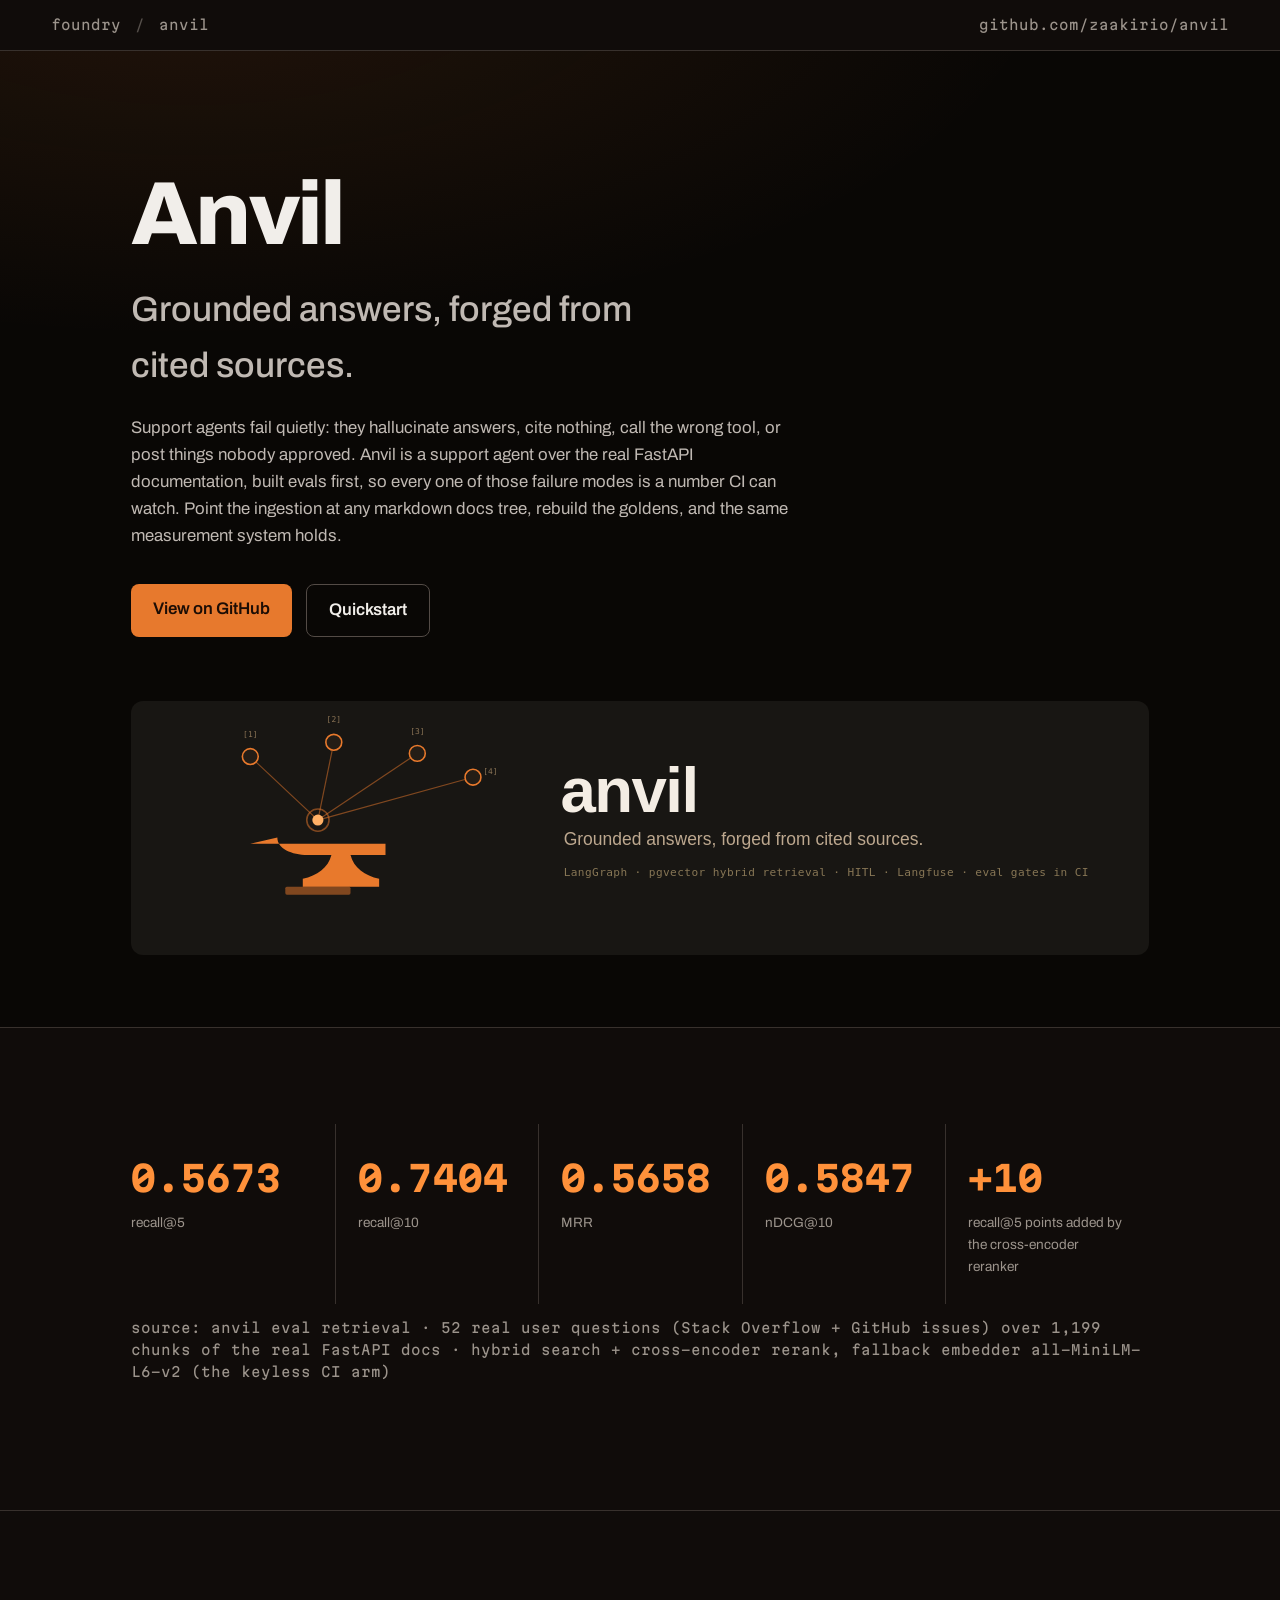
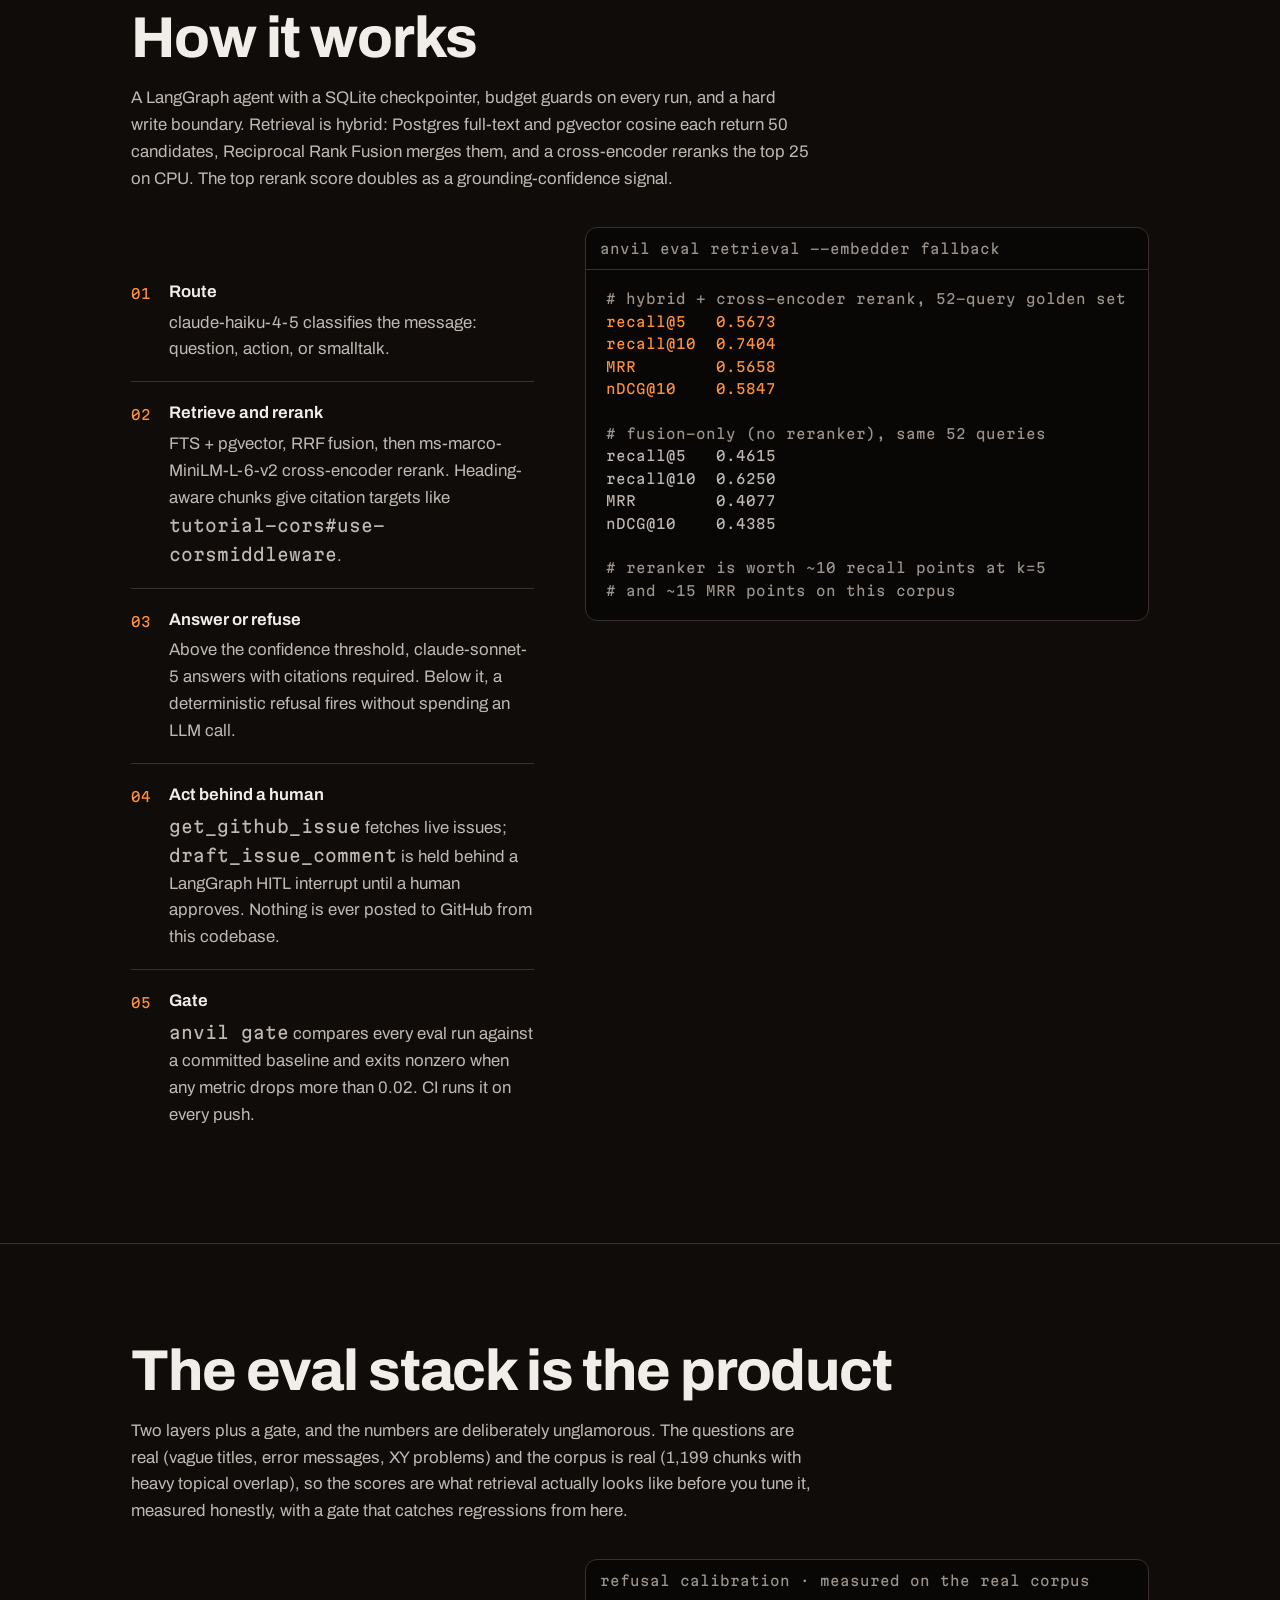
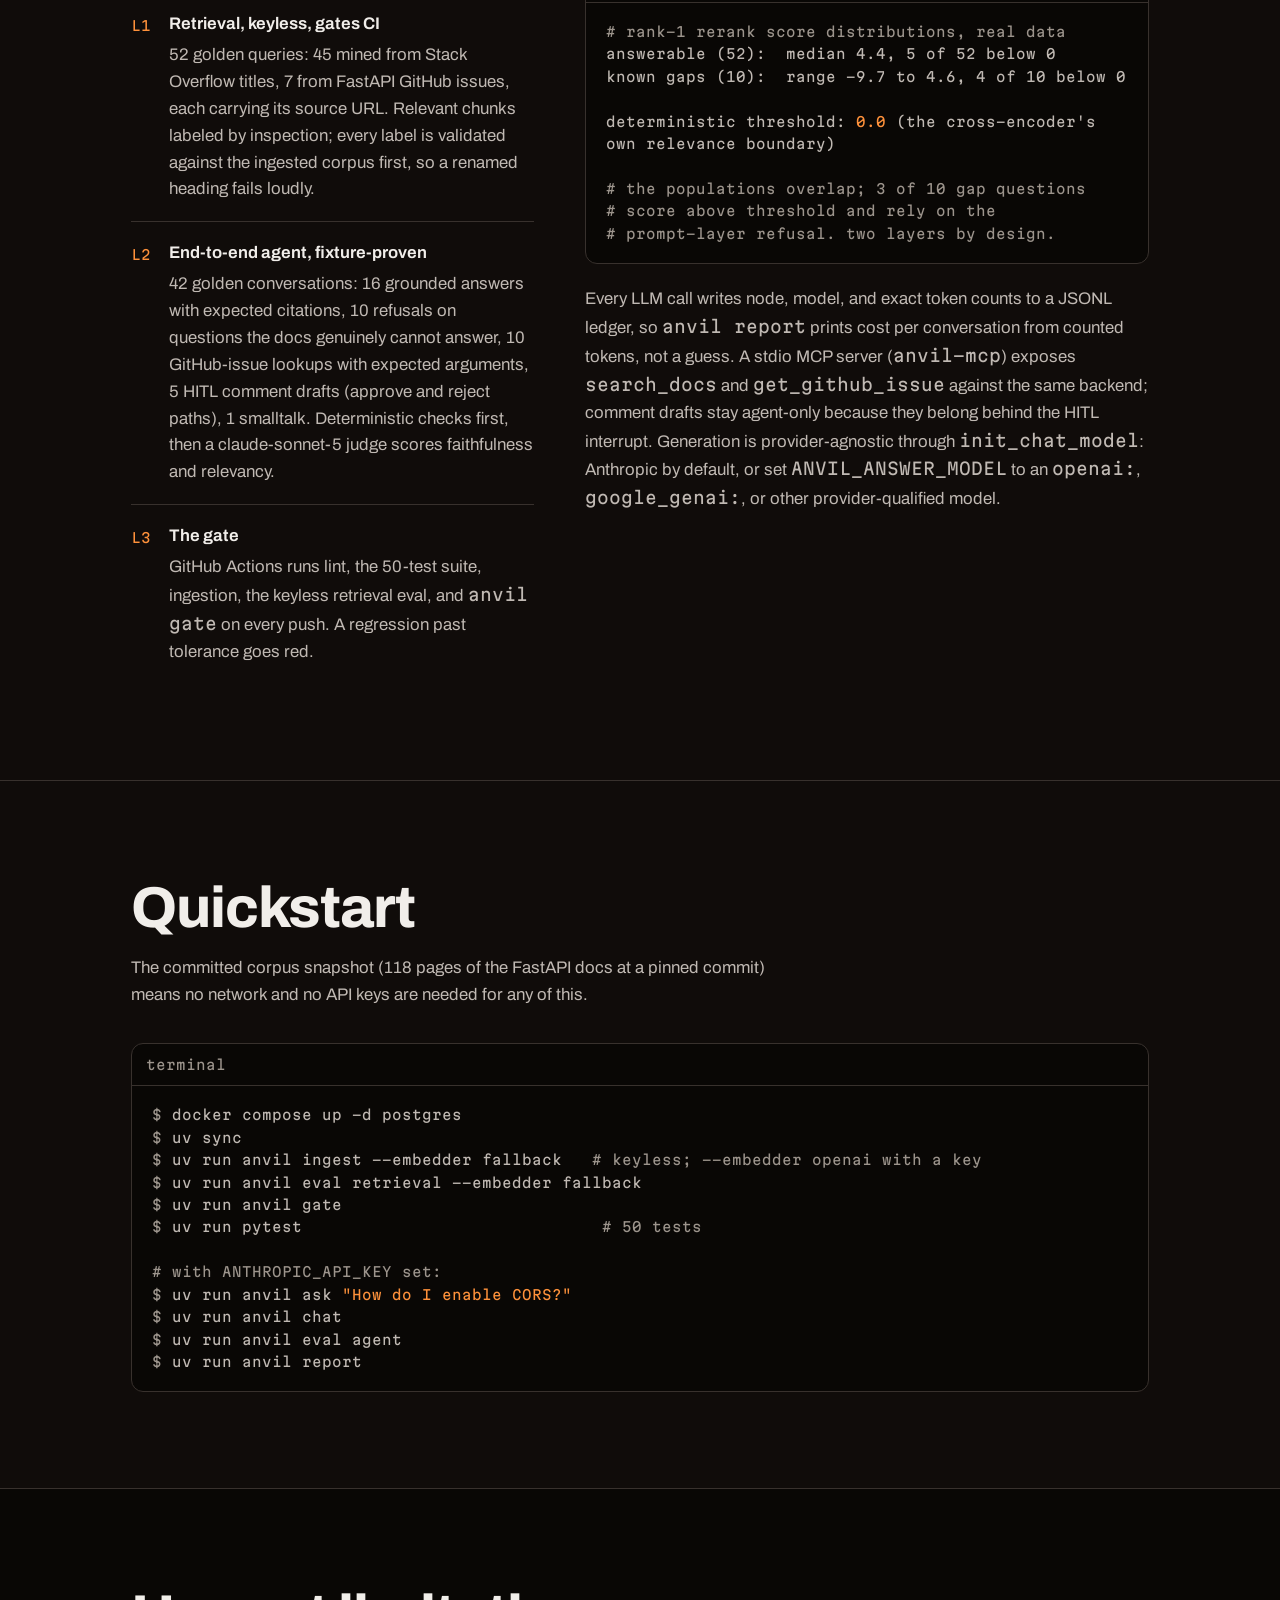
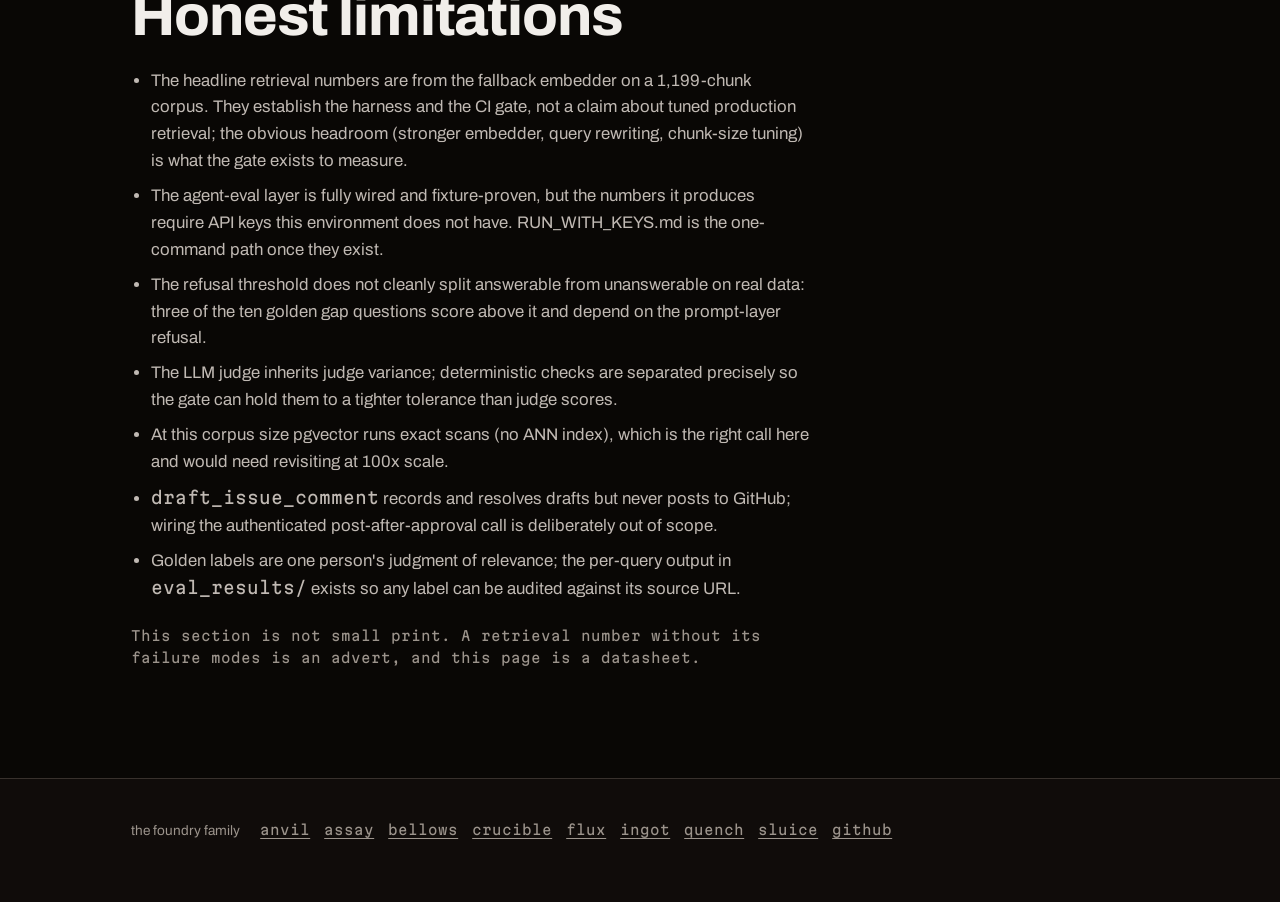
==== anvil/index.html @ 18787b70 "Initial release" ====
<!doctype html>
<html lang="en">
<head>
<meta charset="utf-8">
<meta name="viewport" content="width=device-width, initial-scale=1">
<title>Anvil - Grounded answers, forged from cited sources</title>
<meta name="description" content="A support agent over real product documentation, evals first: hybrid retrieval with recall@10 0.7404 on 52 real user questions, citation-required answers, deterministic refusals, HITL write boundary, and a CI regression gate.">
<link rel="preconnect" href="https://fonts.googleapis.com">
<link rel="preconnect" href="https://fonts.gstatic.com" crossorigin>
<link href="https://fonts.googleapis.com/css2?family=Archivo:wght@500;650;800&family=Martian+Mono:wght@400;700&display=swap" rel="stylesheet">
<link rel="stylesheet" href="assets/site.css">
<style>
:root {
  --accent: oklch(0.69 0.16 51);
  --accent-bright: oklch(0.77 0.17 53);
  --accent-ink: oklch(0.18 0.03 51);
  --accent-tint: oklch(0.69 0.16 51 / 0.12);
}
.family { flex-wrap: wrap; }
.family .gh { min-width: 0; overflow-wrap: anywhere; }
.two-col > * { min-width: 0; }
code { overflow-wrap: anywhere; }
</style>
</head>
<body>

<header class="family">
  <a href="https://zaakir.io">foundry</a>
  <span class="sep">/</span>
  <span aria-current="page">anvil</span>
  <a class="gh" href="https://github.com/zaakirio/anvil">github.com/zaakirio/anvil</a>
</header>

<main>

<section class="hero" aria-labelledby="hero-h">
  <div class="wrap">
    <h1 id="hero-h">Anvil</h1>
    <p class="tag">Grounded answers, forged from cited sources.</p>
    <p class="what">Support agents fail quietly: they hallucinate answers, cite nothing, call the wrong tool, or post things nobody approved.
    Anvil is a support agent over the real FastAPI documentation, built evals first, so every one of those failure modes is a number CI can watch.
    Point the ingestion at any markdown docs tree, rebuild the goldens, and the same measurement system holds.</p>
    <div class="cta-row">
      <a class="btn primary" href="https://github.com/zaakirio/anvil">View on GitHub</a>
      <a class="btn ghost" href="#quickstart">Quickstart</a>
    </div>
    <div class="hero-art">
      <img src="assets/banner.svg" alt="Anvil banner: four numbered citation nodes converge onto a bright strike point on an anvil silhouette, next to the wordmark and the tagline 'Grounded answers, forged from cited sources'." width="1280" height="320">
    </div>
  </div>
</section>

<section class="measured" aria-label="Measured retrieval numbers">
  <div class="wrap">
    <div class="cell"><div class="v num">0.5673</div><div class="k">recall@5</div></div>
    <div class="cell"><div class="v num">0.7404</div><div class="k">recall@10</div></div>
    <div class="cell"><div class="v num">0.5658</div><div class="k">MRR</div></div>
    <div class="cell"><div class="v num">0.5847</div><div class="k">nDCG@10</div></div>
    <div class="cell"><div class="v num">+10</div><div class="k">recall@5 points added by the cross-encoder reranker</div></div>
  </div>
  <div class="wrap"><p class="src">source: anvil eval retrieval · 52 real user questions (Stack Overflow + GitHub issues) over 1,199 chunks of the real FastAPI docs · hybrid search + cross-encoder rerank, fallback embedder all-MiniLM-L6-v2 (the keyless CI arm)</p></div>
</section>

<section aria-labelledby="how-h">
  <div class="wrap">
    <h2 id="how-h">How it works</h2>
    <p class="lede">A LangGraph agent with a SQLite checkpointer, budget guards on every run, and a hard write boundary.
    Retrieval is hybrid: Postgres full-text and pgvector cosine each return 50 candidates, Reciprocal Rank Fusion merges them, and a cross-encoder reranks the top 25 on CPU.
    The top rerank score doubles as a grounding-confidence signal.</p>
    <div class="two-col" style="margin-top: 34px;">
      <ol class="ledger">
        <li><span class="lk">01</span><div><b>Route</b><p>claude-haiku-4-5 classifies the message: question, action, or smalltalk.</p></div></li>
        <li><span class="lk">02</span><div><b>Retrieve and rerank</b><p>FTS + pgvector, RRF fusion, then ms-marco-MiniLM-L-6-v2 cross-encoder rerank. Heading-aware chunks give citation targets like <code>tutorial-cors#use-corsmiddleware</code>.</p></div></li>
        <li><span class="lk">03</span><div><b>Answer or refuse</b><p>Above the confidence threshold, claude-sonnet-5 answers with citations required. Below it, a deterministic refusal fires without spending an LLM call.</p></div></li>
        <li><span class="lk">04</span><div><b>Act behind a human</b><p><code>get_github_issue</code> fetches live issues; <code>draft_issue_comment</code> is held behind a LangGraph HITL interrupt until a human approves. Nothing is ever posted to GitHub from this codebase.</p></div></li>
        <li><span class="lk">05</span><div><b>Gate</b><p><code>anvil gate</code> compares every eval run against a committed baseline and exits nonzero when any metric drops more than 0.02. CI runs it on every push.</p></div></li>
      </ol>
      <div class="frame">
        <div class="bar">anvil eval retrieval --embedder fallback</div>
        <pre><span class="dim"># hybrid + cross-encoder rerank, 52-query golden set</span>
<span class="hl">recall@5   0.5673</span>
<span class="hl">recall@10  0.7404</span>
<span class="hl">MRR        0.5658</span>
<span class="hl">nDCG@10    0.5847</span>

<span class="dim"># fusion-only (no reranker), same 52 queries</span>
recall@5   0.4615
recall@10  0.6250
MRR        0.4077
nDCG@10    0.4385

<span class="dim"># reranker is worth ~10 recall points at k=5</span>
<span class="dim"># and ~15 MRR points on this corpus</span></pre>
      </div>
    </div>
  </div>
</section>

<section aria-labelledby="eval-h">
  <div class="wrap">
    <h2 id="eval-h">The eval stack is the product</h2>
    <p class="lede">Two layers plus a gate, and the numbers are deliberately unglamorous.
    The questions are real (vague titles, error messages, XY problems) and the corpus is real (1,199 chunks with heavy topical overlap), so the scores are what retrieval actually looks like before you tune it, measured honestly, with a gate that catches regressions from here.</p>
    <div class="two-col" style="margin-top: 34px;">
      <div>
        <ol class="ledger">
          <li><span class="lk">L1</span><div><b>Retrieval, keyless, gates CI</b><p>52 golden queries: 45 mined from Stack Overflow titles, 7 from FastAPI GitHub issues, each carrying its source URL. Relevant chunks labeled by inspection; every label is validated against the ingested corpus first, so a renamed heading fails loudly.</p></div></li>
          <li><span class="lk">L2</span><div><b>End-to-end agent, fixture-proven</b><p>42 golden conversations: 16 grounded answers with expected citations, 10 refusals on questions the docs genuinely cannot answer, 10 GitHub-issue lookups with expected arguments, 5 HITL comment drafts (approve and reject paths), 1 smalltalk. Deterministic checks first, then a claude-sonnet-5 judge scores faithfulness and relevancy.</p></div></li>
          <li><span class="lk">L3</span><div><b>The gate</b><p>GitHub Actions runs lint, the 50-test suite, ingestion, the keyless retrieval eval, and <code>anvil gate</code> on every push. A regression past tolerance goes red.</p></div></li>
        </ol>
      </div>
      <div>
        <div class="frame">
          <div class="bar">refusal calibration · measured on the real corpus</div>
          <pre><span class="dim"># rank-1 rerank score distributions, real data</span>
answerable (52):  median 4.4, 5 of 52 below 0
known gaps (10):  range -9.7 to 4.6, 4 of 10 below 0

deterministic threshold: <span class="hl">0.0</span> (the cross-encoder&#39;s
own relevance boundary)

<span class="dim"># the populations overlap; 3 of 10 gap questions</span>
<span class="dim"># score above threshold and rely on the</span>
<span class="dim"># prompt-layer refusal. two layers by design.</span></pre>
        </div>
        <p style="margin-top: 22px; color: var(--ink-mid);">Every LLM call writes node, model, and exact token counts to a JSONL ledger, so <code>anvil report</code> prints cost per conversation from counted tokens, not a guess.
        A stdio MCP server (<code>anvil-mcp</code>) exposes <code>search_docs</code> and <code>get_github_issue</code> against the same backend; comment drafts stay agent-only because they belong behind the HITL interrupt.
        Generation is provider-agnostic through <code>init_chat_model</code>: Anthropic by default, or set <code>ANVIL_ANSWER_MODEL</code> to an <code>openai:</code>, <code>google_genai:</code>, or other provider-qualified model.</p>
      </div>
    </div>
  </div>
</section>

<section id="quickstart" aria-labelledby="qs-h">
  <div class="wrap">
    <h2 id="qs-h">Quickstart</h2>
    <p class="lede">The committed corpus snapshot (118 pages of the FastAPI docs at a pinned commit) means no network and no API keys are needed for any of this.</p>
    <div class="frame" style="margin-top: 34px;">
      <div class="bar">terminal</div>
      <pre><span class="dim">$</span> docker compose up -d postgres
<span class="dim">$</span> uv sync
<span class="dim">$</span> uv run anvil ingest --embedder fallback   <span class="dim"># keyless; --embedder openai with a key</span>
<span class="dim">$</span> uv run anvil eval retrieval --embedder fallback
<span class="dim">$</span> uv run anvil gate
<span class="dim">$</span> uv run pytest                              <span class="dim"># 50 tests</span>

<span class="dim"># with ANTHROPIC_API_KEY set:</span>
<span class="dim">$</span> uv run anvil ask <span class="hl">"How do I enable CORS?"</span>
<span class="dim">$</span> uv run anvil chat
<span class="dim">$</span> uv run anvil eval agent
<span class="dim">$</span> uv run anvil report</pre>
    </div>
  </div>
</section>

<section class="honest" aria-labelledby="honest-h">
  <div class="wrap">
    <h2 id="honest-h">Honest limitations</h2>
    <ul>
      <li>The headline retrieval numbers are from the fallback embedder on a 1,199-chunk corpus. They establish the harness and the CI gate, not a claim about tuned production retrieval; the obvious headroom (stronger embedder, query rewriting, chunk-size tuning) is what the gate exists to measure.</li>
      <li>The agent-eval layer is fully wired and fixture-proven, but the numbers it produces require API keys this environment does not have. RUN_WITH_KEYS.md is the one-command path once they exist.</li>
      <li>The refusal threshold does not cleanly split answerable from unanswerable on real data: three of the ten golden gap questions score above it and depend on the prompt-layer refusal.</li>
      <li>The LLM judge inherits judge variance; deterministic checks are separated precisely so the gate can hold them to a tighter tolerance than judge scores.</li>
      <li>At this corpus size pgvector runs exact scans (no ANN index), which is the right call here and would need revisiting at 100x scale.</li>
      <li><code>draft_issue_comment</code> records and resolves drafts but never posts to GitHub; wiring the authenticated post-after-approval call is deliberately out of scope.</li>
      <li>Golden labels are one person's judgment of relevance; the per-query output in <code>eval_results/</code> exists so any label can be audited against its source URL.</li>
    </ul>
    <p class="why">This section is not small print. A retrieval number without its failure modes is an advert, and this page is a datasheet.</p>
  </div>
</section>

</main>

<footer>
  <div class="wrap">
    <span>the foundry family</span>
    <nav aria-label="Product family">
      <a href="https://anvil.zaakir.io" aria-current="page">anvil</a>
      <a href="https://assay.zaakir.io">assay</a>
      <a href="https://bellows.zaakir.io">bellows</a>
      <a href="https://crucible.zaakir.io">crucible</a>
      <a href="https://flux.zaakir.io">flux</a>
      <a href="https://ingot.zaakir.io">ingot</a>
      <a href="https://quench.zaakir.io">quench</a>
      <a href="https://sluice.zaakir.io">sluice</a>
      <a href="https://github.com/zaakirio">github</a>
    </nav>
  </div>
</footer>

</body>
</html>
---- anvil/assets/site.css ----
/* Foundry datasheet system - shared across all product sites.
   Lane: industrial specimen sheet, not SaaS landing. Dark workshop charcoal,
   one committed accent per product (set --accent* on :root per site),
   real numbers as imagery, honest-limitations as a first-class section. */

:root {
  --bg: oklch(0.16 0.008 55);
  --bg-deep: oklch(0.13 0.007 55);
  --surface: oklch(0.2 0.01 55);
  --surface-2: oklch(0.24 0.012 55);
  --line: oklch(0.32 0.012 55);
  --line-strong: oklch(0.42 0.014 55);

  --ink: oklch(0.95 0.006 65);
  --ink-mid: oklch(0.79 0.012 65);
  --ink-dim: oklch(0.67 0.014 65);

  /* per-site overrides */
  --accent: oklch(0.68 0.17 45);
  --accent-bright: oklch(0.76 0.18 48);
  --accent-ink: oklch(0.18 0.03 45);
  --accent-tint: oklch(0.68 0.17 45 / 0.12);

  --ok: oklch(0.78 0.15 155);
  --warn: oklch(0.82 0.13 90);

  --sans: "Archivo", -apple-system, "Segoe UI", Helvetica, Arial, sans-serif;
  --mono: "Martian Mono", ui-monospace, "SF Mono", Menlo, monospace;

  --step--1: clamp(0.78rem, 0.74rem + 0.2vw, 0.85rem);
  --step-0: clamp(0.95rem, 0.9rem + 0.25vw, 1.05rem);
  --step-1: clamp(1.2rem, 1.1rem + 0.5vw, 1.45rem);
  --step-2: clamp(1.6rem, 1.4rem + 1vw, 2.2rem);
  --step-3: clamp(2.4rem, 2rem + 2.2vw, 3.6rem);
  --step-4: clamp(3.4rem, 2.6rem + 4vw, 5.6rem);

  --pad: clamp(20px, 4vw, 56px);
  --measure: 68ch;

  color-scheme: dark;
}

* { box-sizing: border-box; }

html { scroll-behavior: smooth; }
@media (prefers-reduced-motion: reduce) { html { scroll-behavior: auto; } }

body {
  margin: 0;
  background: var(--bg);
  color: var(--ink);
  font-family: var(--sans);
  font-size: var(--step-0);
  line-height: 1.6;
  -webkit-font-smoothing: antialiased;
}

::selection { background: var(--accent-tint); }

h1, h2, h3 { line-height: 1.08; text-wrap: balance; margin: 0; }
p { text-wrap: pretty; }

a { color: var(--accent-bright); text-decoration-thickness: 1px; text-underline-offset: 3px; }
a:hover { color: var(--ink); }

code, pre, .mono { font-family: var(--mono); }

.num { font-variant-numeric: tabular-nums; }

/* ── shell ─────────────────────────────────────────────── */

.wrap { max-width: 1120px; margin: 0 auto; padding-inline: var(--pad); }

/* top strip: family breadcrumb, quiet */
.family {
  display: flex;
  align-items: center;
  gap: 14px;
  padding: 14px var(--pad);
  font-family: var(--mono);
  font-size: var(--step--1);
  color: var(--ink-dim);
  border-bottom: 1px solid var(--line);
}
.family a { color: var(--ink-dim); text-decoration: none; }
.family a:hover { color: var(--ink); }
.family .sep { opacity: 0.5; }
.family .gh { margin-left: auto; }

/* ── hero: specimen plate ──────────────────────────────── */

.hero {
  padding: clamp(48px, 9vw, 120px) 0 clamp(36px, 6vw, 72px);
  border-bottom: 1px solid var(--line);
  background:
    radial-gradient(90rem 40rem at 15% -10%, var(--accent-tint), transparent 60%),
    var(--bg-deep);
}

.hero h1 {
  font-size: var(--step-4);
  font-weight: 800;
  letter-spacing: -0.03em;
}

.hero .tag {
  margin: 18px 0 0;
  font-size: var(--step-2);
  font-weight: 500;
  color: var(--ink-mid);
  max-width: 26ch;
}

.hero .what {
  margin: 22px 0 0;
  max-width: var(--measure);
  color: var(--ink-mid);
}

.hero .cta-row { display: flex; gap: 14px; margin-top: 34px; flex-wrap: wrap; }

.btn {
  display: inline-block;
  padding: 12px 22px;
  border-radius: 8px;
  font-weight: 600;
  text-decoration: none;
}
.btn.primary { background: var(--accent); color: var(--accent-ink); }
.btn.primary:hover { background: var(--accent-bright); color: var(--accent-ink); }
.btn.ghost { border: 1px solid var(--line-strong); color: var(--ink); }
.btn.ghost:hover { border-color: var(--accent); }

.hero-art { margin-top: clamp(30px, 6vw, 64px); }
.hero-art svg, .hero-art img { width: 100%; height: auto; display: block; border-radius: 12px; }

/* ── measured strip: the numbers ARE the marketing ─────── */

.measured {
  border-bottom: 1px solid var(--line);
  background: var(--bg);
}
.measured .wrap {
  display: grid;
  grid-template-columns: repeat(auto-fit, minmax(190px, 1fr));
  gap: 0;
}
.measured .cell {
  padding: 26px 22px;
  border-inline-start: 1px solid var(--line);
}
.measured .cell:first-child { border-inline-start: none; padding-inline-start: 0; }
.measured .v {
  font-family: var(--mono);
  font-size: var(--step-2);
  font-weight: 700;
  color: var(--accent-bright);
  font-variant-numeric: tabular-nums;
}
.measured .k { margin-top: 6px; color: var(--ink-dim); font-size: var(--step--1); }
.measured .src { color: var(--ink-dim); font-size: var(--step--1); padding: 0 0 18px; font-family: var(--mono); }

/* ── sections ──────────────────────────────────────────── */

section { padding: clamp(44px, 8vw, 96px) 0; border-bottom: 1px solid var(--line); }
section > .wrap > h2 { font-size: var(--step-3); font-weight: 750; letter-spacing: -0.02em; }
section .lede { max-width: var(--measure); color: var(--ink-mid); margin-top: 16px; }

.two-col { display: grid; grid-template-columns: minmax(280px, 5fr) minmax(300px, 7fr); gap: clamp(24px, 4vw, 56px); align-items: start; }
@media (max-width: 860px) { .two-col { grid-template-columns: 1fr; } }

/* feature ledger: numbered only because it IS a sequence of what happens */
.ledger { margin: 34px 0 0; padding: 0; list-style: none; max-width: var(--measure); }
.ledger li { display: flex; gap: 18px; padding: 18px 0; border-top: 1px solid var(--line); }
.ledger li:first-child { border-top: none; }
.ledger .lk { font-family: var(--mono); color: var(--accent-bright); font-size: var(--step--1); padding-top: 4px; white-space: nowrap; }
.ledger b { font-weight: 650; }
.ledger p { margin: 4px 0 0; color: var(--ink-mid); }

/* ── terminal / code frames (real output as imagery) ───── */

.frame {
  background: var(--bg-deep);
  border: 1px solid var(--line);
  border-radius: 12px;
  overflow: hidden;
}
.frame .bar {
  display: flex;
  gap: 8px;
  align-items: center;
  padding: 10px 14px;
  border-bottom: 1px solid var(--line);
  font-family: var(--mono);
  font-size: var(--step--1);
  color: var(--ink-dim);
}
.frame pre {
  margin: 0;
  padding: 18px 20px;
  overflow-x: auto;
  font-size: clamp(0.72rem, 0.66rem + 0.3vw, 0.85rem);
  line-height: 1.65;
  color: var(--ink-mid);
}
.frame .hl { color: var(--accent-bright); }
.frame .ok { color: var(--ok); }
.frame .dim { color: var(--ink-dim); }

.shot { border: 1px solid var(--line); border-radius: 12px; overflow: hidden; }
.shot img { width: 100%; height: auto; display: block; }
.shot figcaption { padding: 12px 16px; font-family: var(--mono); font-size: var(--step--1); color: var(--ink-dim); border-top: 1px solid var(--line); }
figure.shot { margin: 0; }

/* ── the honest plate: limitations, stated plainly ─────── */

.honest { background: var(--bg-deep); }
.honest h2 { font-size: var(--step-2); }
.honest ul { margin: 20px 0 0; padding-left: 1.2em; max-width: var(--measure); color: var(--ink-mid); }
.honest li { margin-top: 8px; }
.honest .why { margin-top: 22px; font-family: var(--mono); font-size: var(--step--1); color: var(--ink-dim); max-width: var(--measure); }

/* ── footer ────────────────────────────────────────────── */

footer { padding: 40px 0 60px; color: var(--ink-dim); font-size: var(--step--1); }
footer .wrap { display: flex; gap: 20px; flex-wrap: wrap; align-items: baseline; }
footer nav { display: flex; gap: 14px; flex-wrap: wrap; font-family: var(--mono); }
footer a { color: var(--ink-dim); }

/* ── motion: one deliberate entrance, nothing scattered ── */

@media (prefers-reduced-motion: no-preference) {
  .hero h1, .hero .tag, .hero .what, .hero .cta-row, .hero-art {
    animation: rise 700ms cubic-bezier(0.16, 1, 0.3, 1) both;
  }
  .hero .tag { animation-delay: 70ms; }
  .hero .what { animation-delay: 130ms; }
  .hero .cta-row { animation-delay: 190ms; }
  .hero-art { animation-delay: 260ms; }
  @keyframes rise { from { opacity: 0; transform: translateY(14px); } }
}
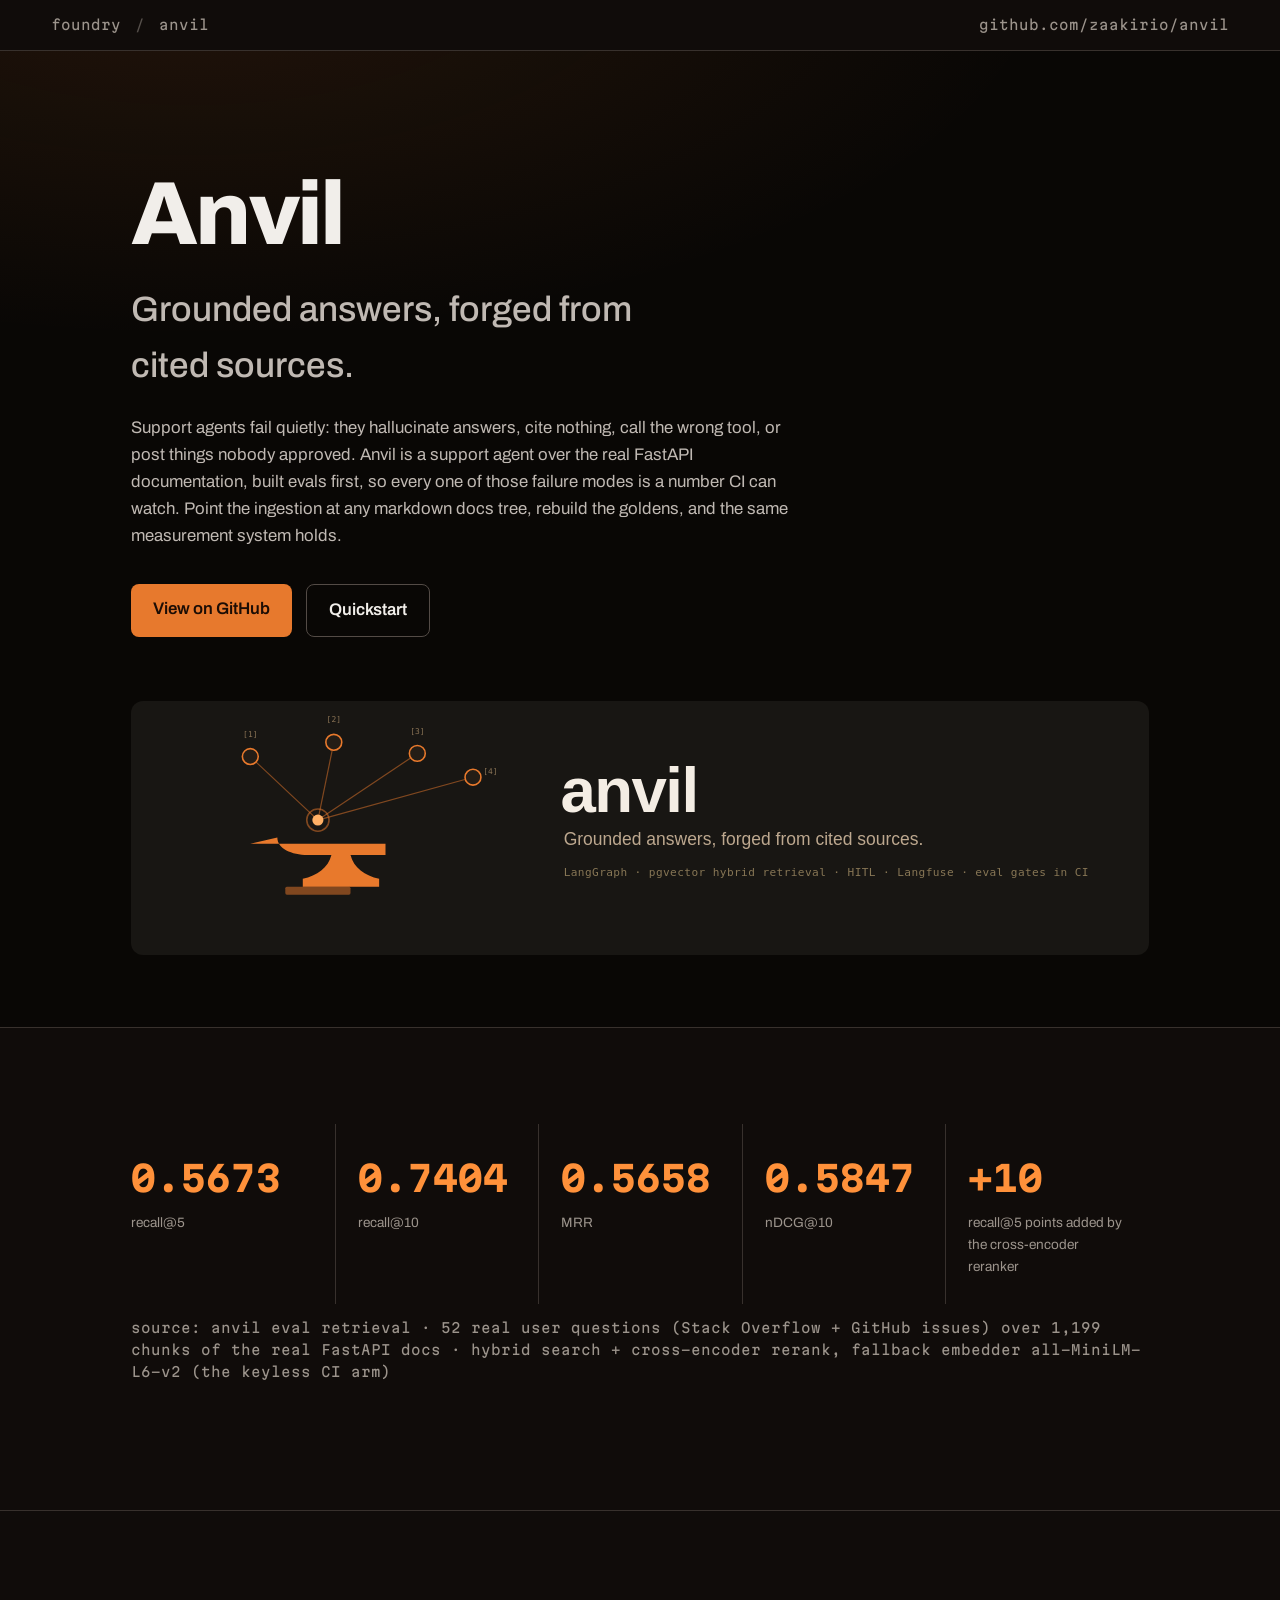
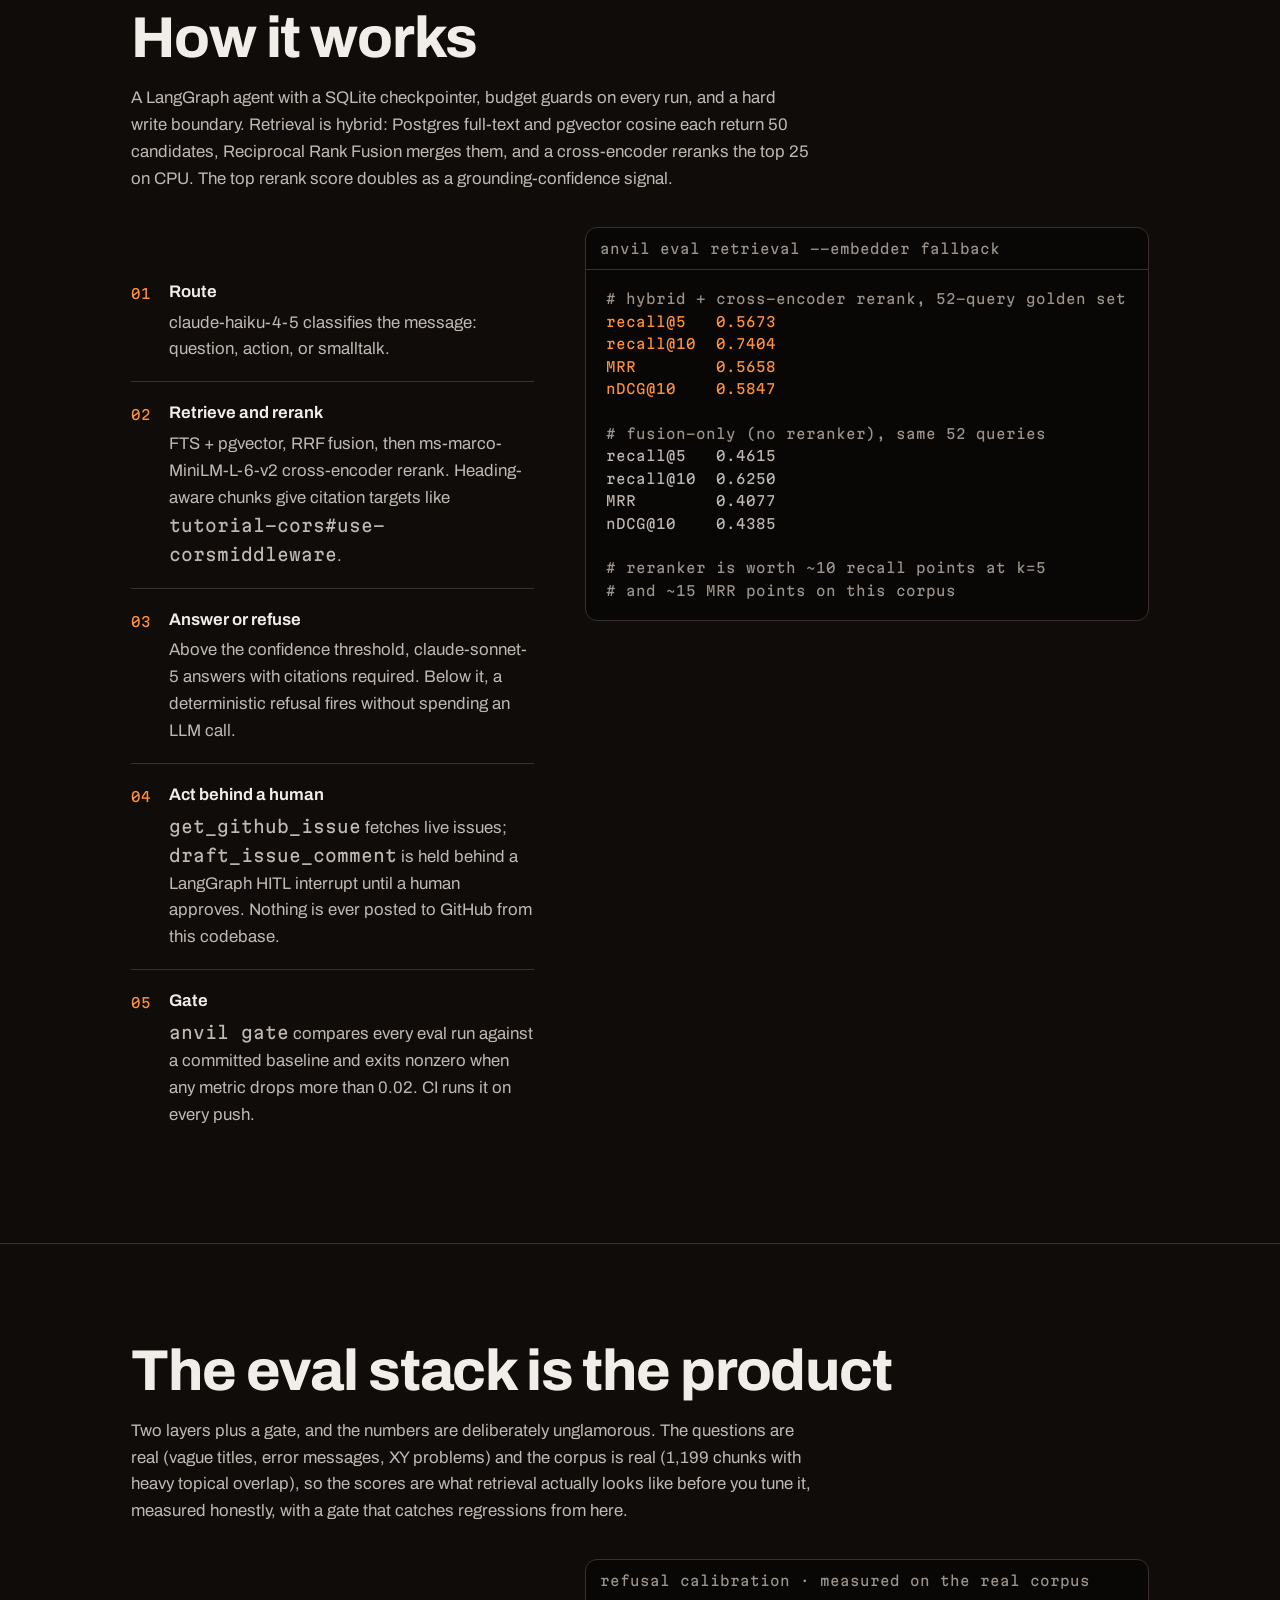
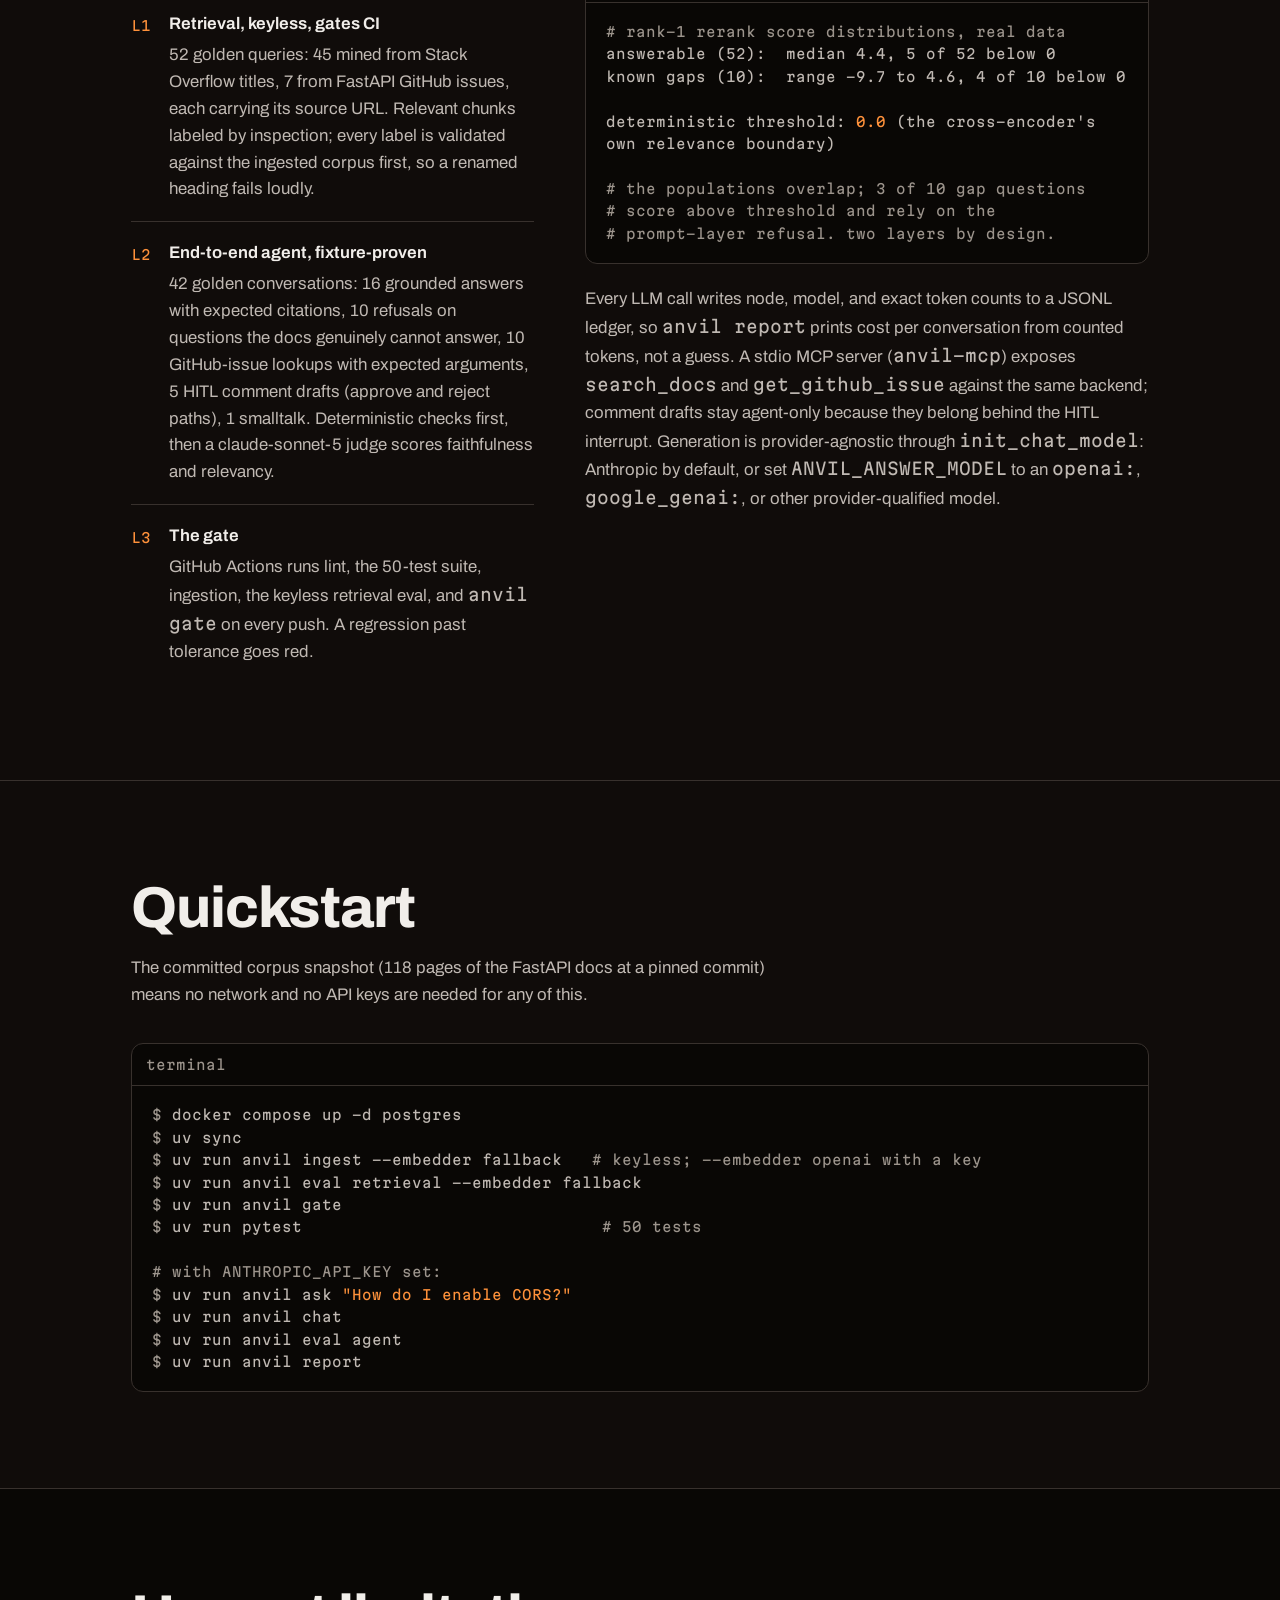
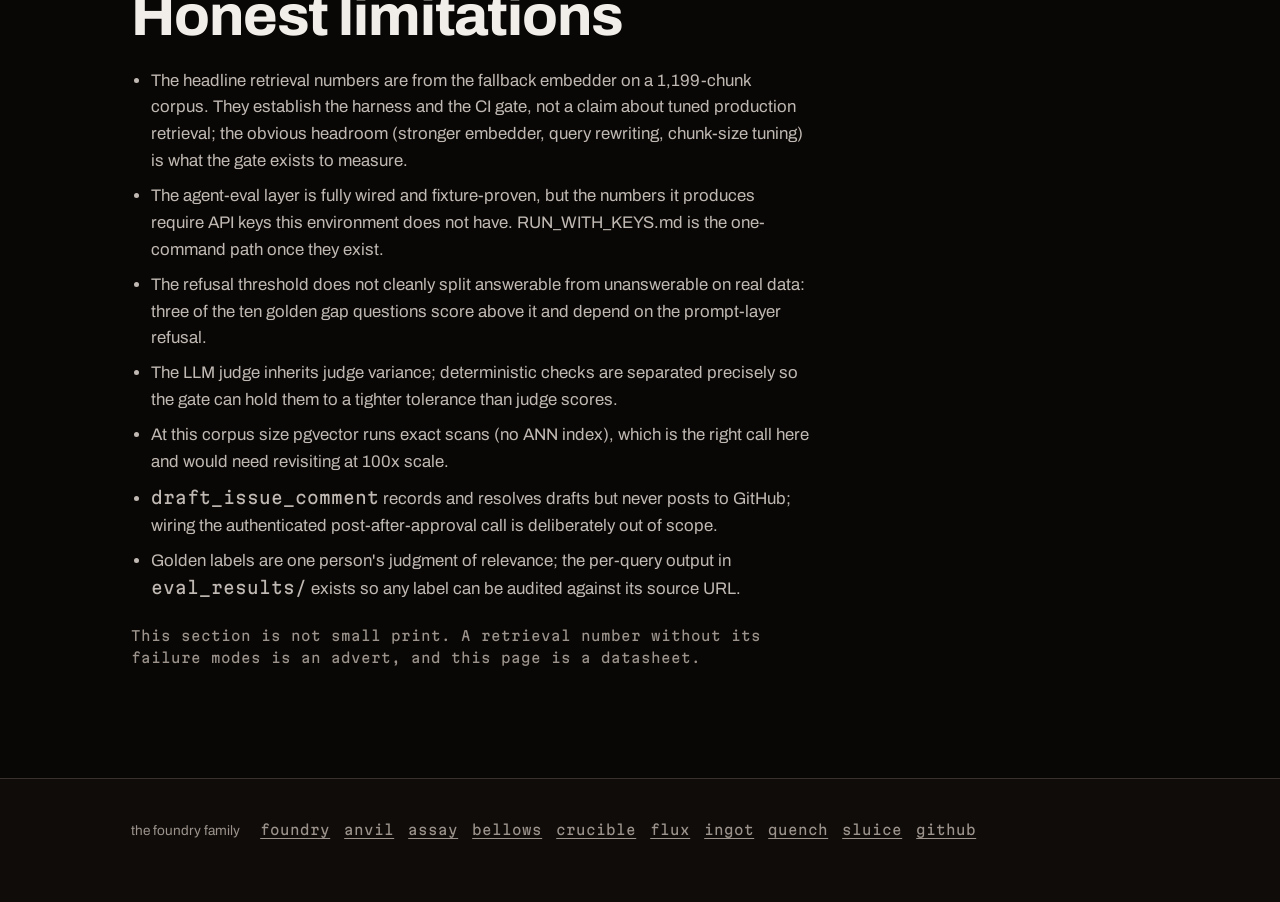
==== commit e9a175aa: "Add foundry.zaakir.io family map site with WebGL fleet constellation - New foundry/ site: interactiv" ====
--- a/anvil/index.html
+++ b/anvil/index.html
@@ -25,7 +25,7 @@
 <body>
 
 <header class="family">
-  <a href="https://zaakir.io">foundry</a>
+  <a href="https://foundry.zaakir.io">foundry</a>
   <span class="sep">/</span>
   <span aria-current="page">anvil</span>
   <a class="gh" href="https://github.com/zaakirio/anvil">github.com/zaakirio/anvil</a>
@@ -175,6 +175,7 @@
   <div class="wrap">
     <span>the foundry family</span>
     <nav aria-label="Product family">
+      <a href="https://foundry.zaakir.io">foundry</a>
       <a href="https://anvil.zaakir.io" aria-current="page">anvil</a>
       <a href="https://assay.zaakir.io">assay</a>
       <a href="https://bellows.zaakir.io">bellows</a>
--- a/anvil/assets/site.css
+++ b/anvil/assets/site.css
@@ -237,5 +237,5 @@
   .hero .what { animation-delay: 130ms; }
   .hero .cta-row { animation-delay: 190ms; }
   .hero-art { animation-delay: 260ms; }
-  @keyframes rise { from { opacity: 0; transform: translateY(14px); } }
-}
+  @keyframes rise { from { transform: translateY(14px); } }
+}
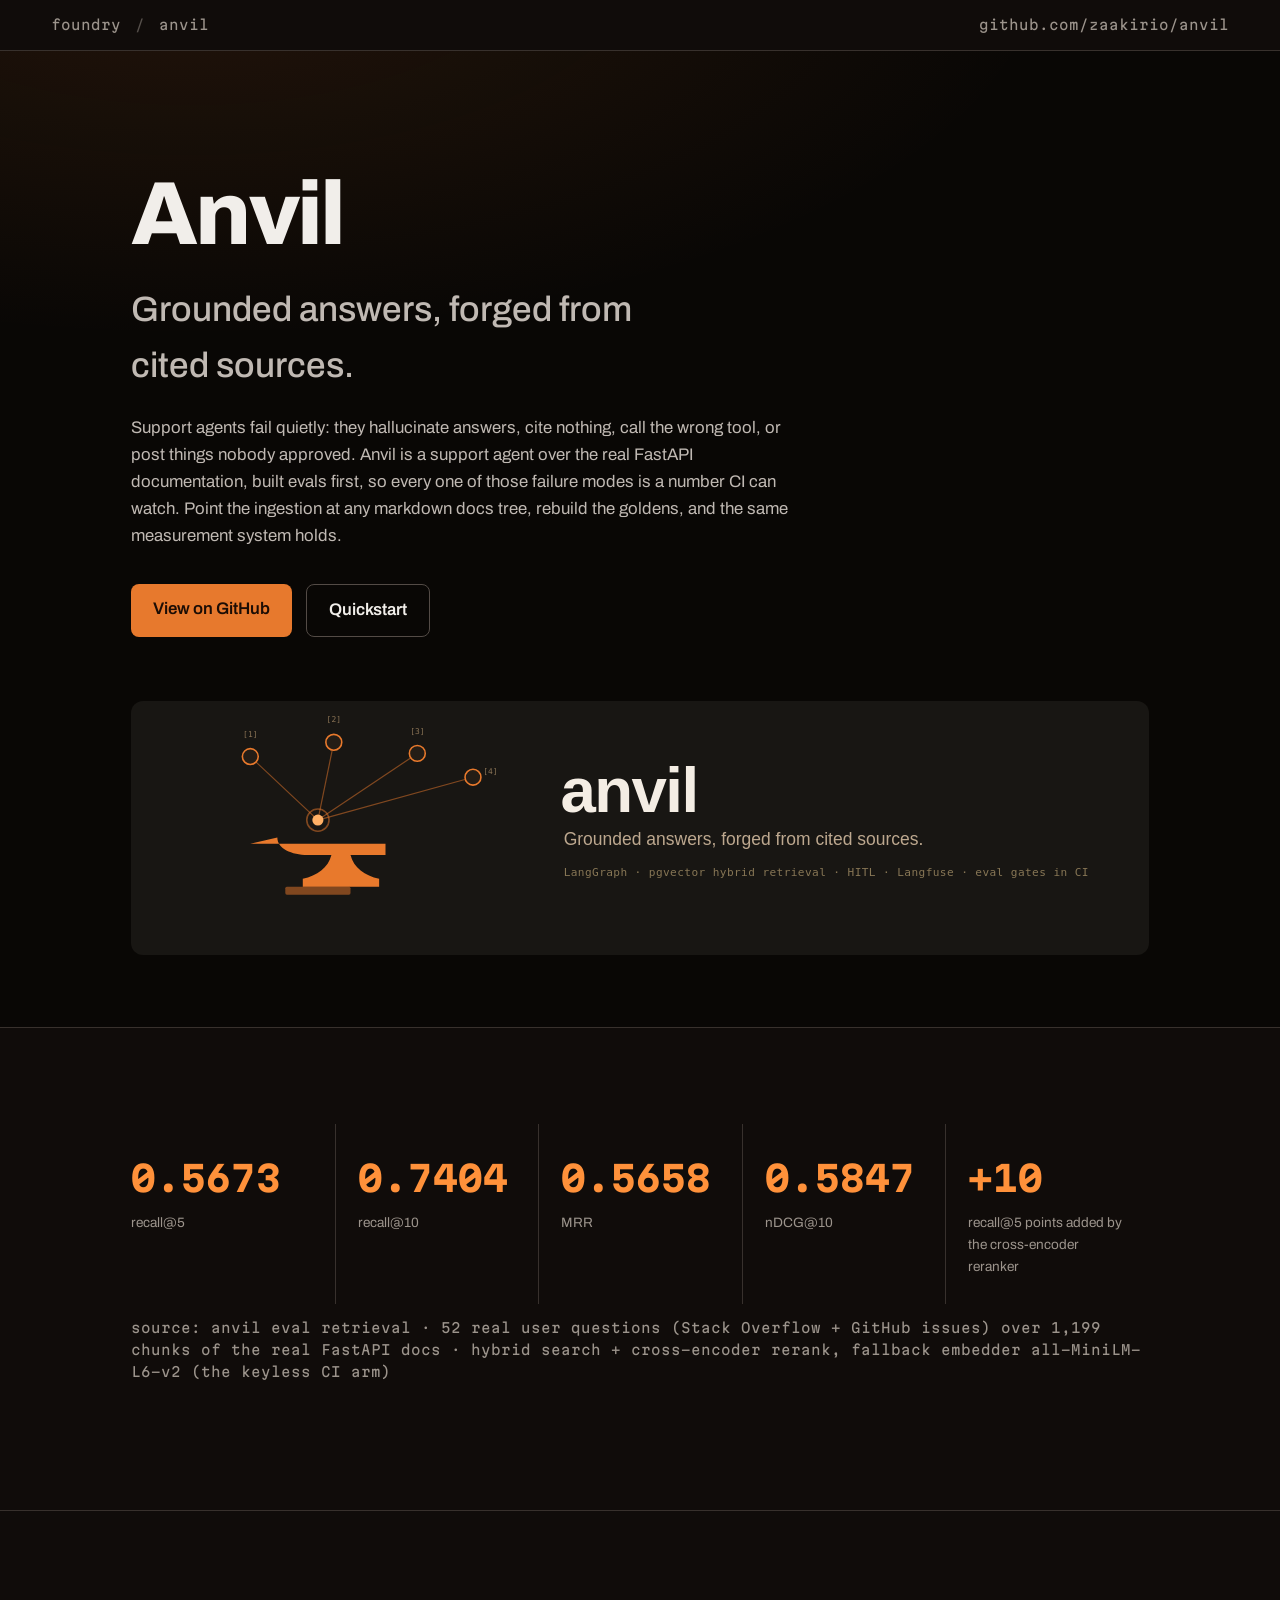
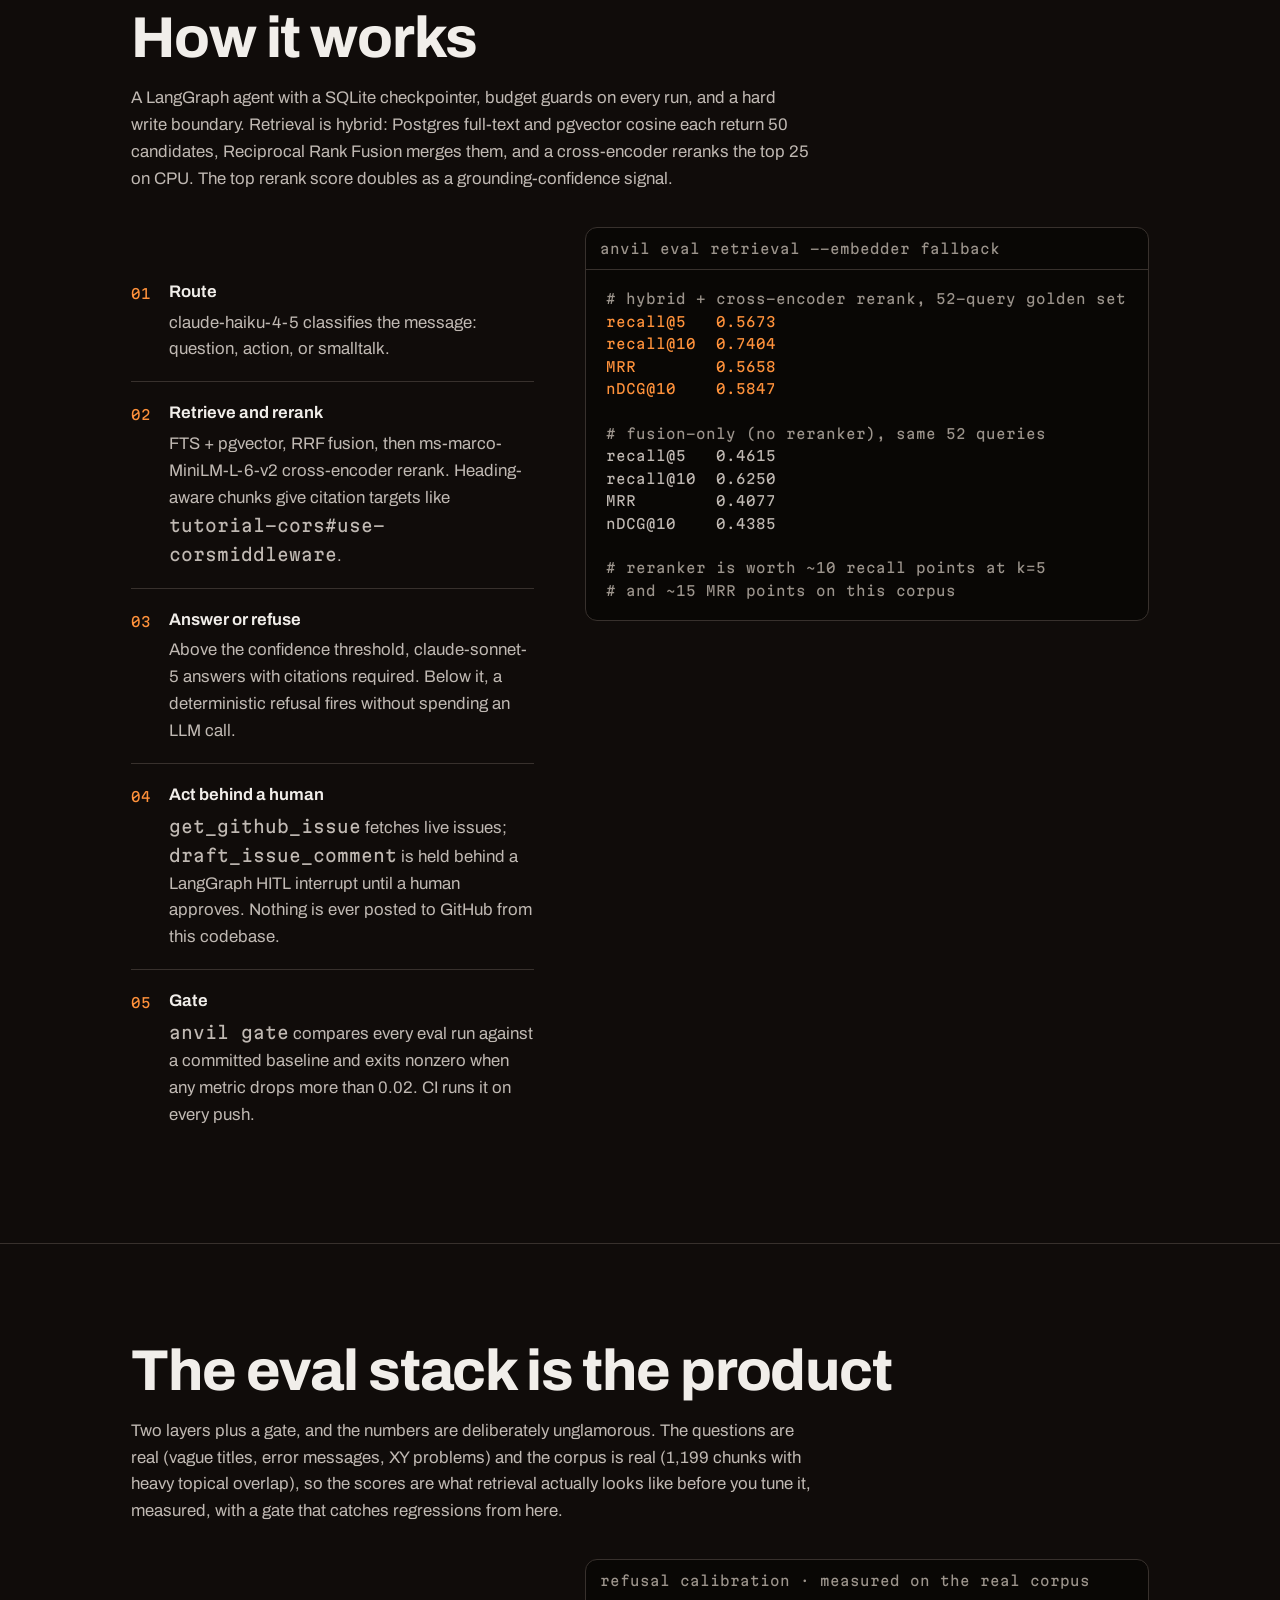
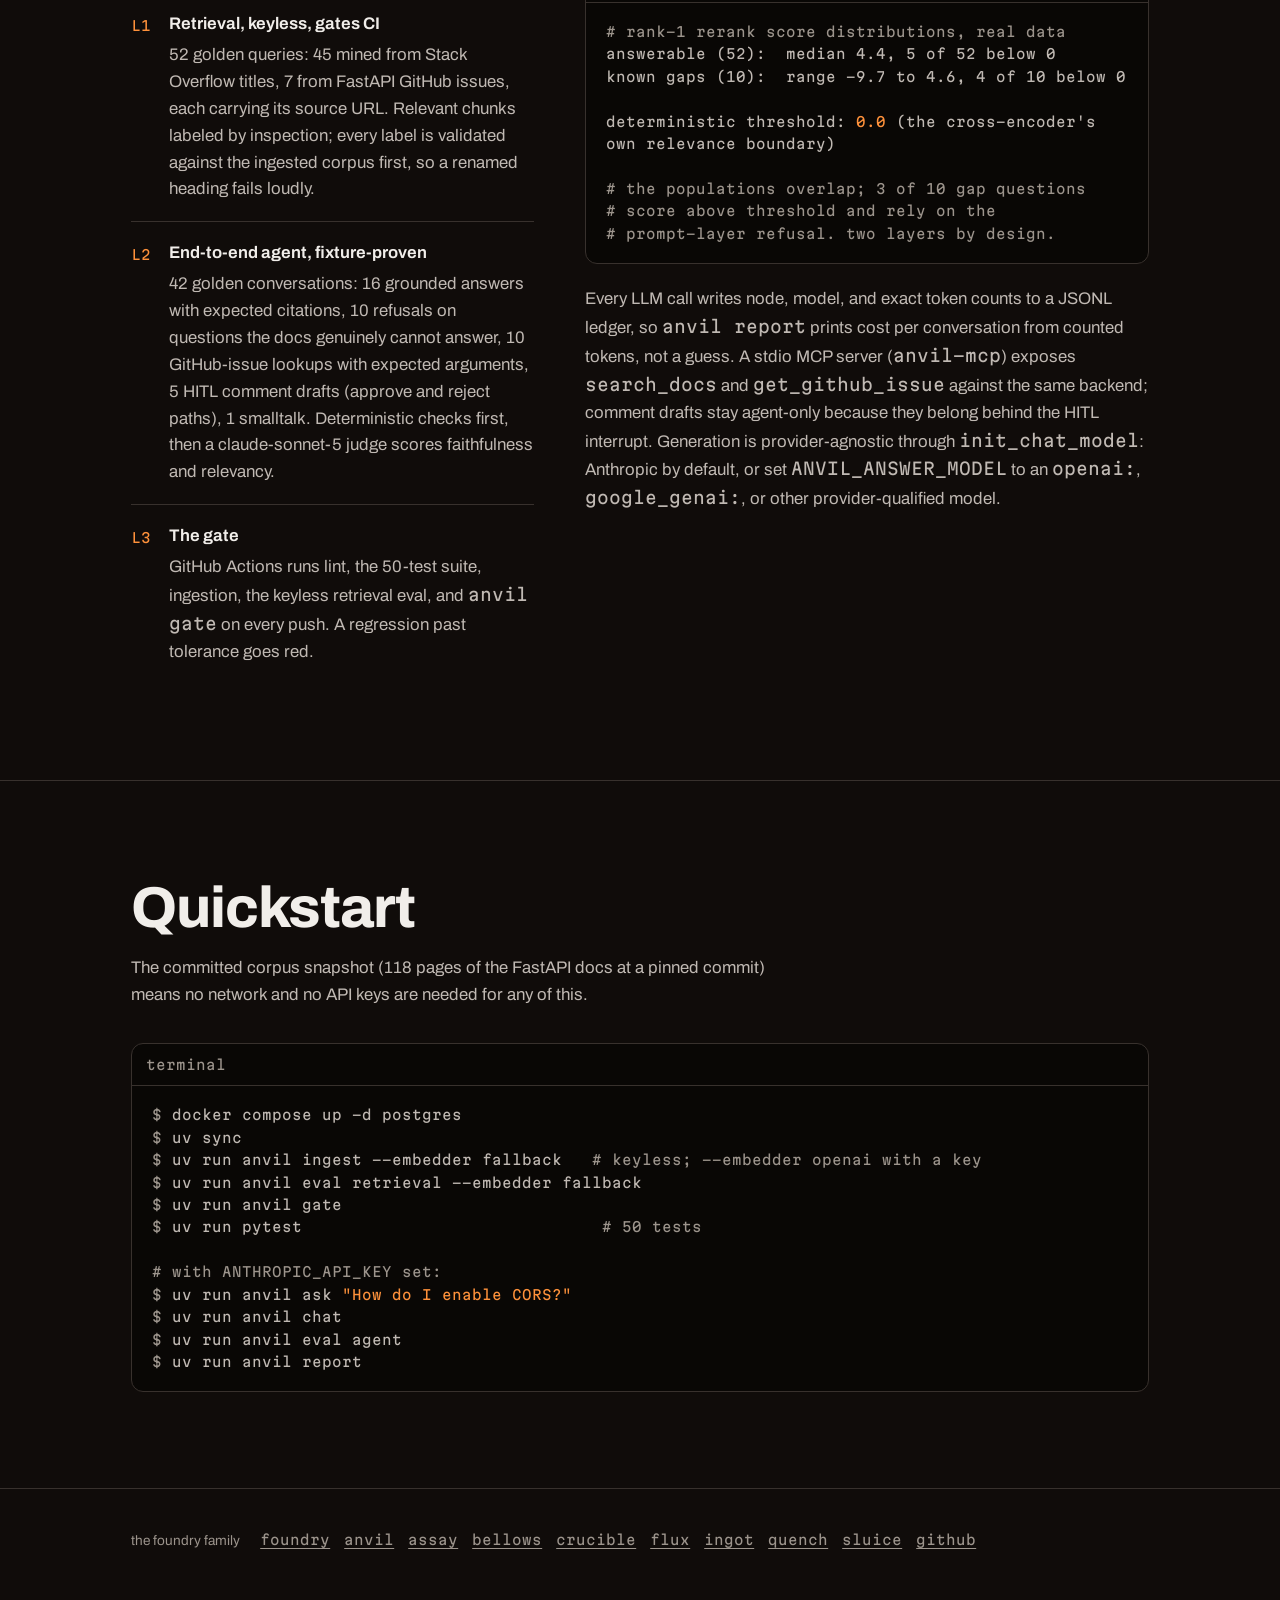
==== commit 3a3999ba: "Present Foundry and the product pages as the suite: remove limitations plates, portfolio framing, an" ====
--- a/anvil/index.html
+++ b/anvil/index.html
@@ -100,7 +100,7 @@
   <div class="wrap">
     <h2 id="eval-h">The eval stack is the product</h2>
     <p class="lede">Two layers plus a gate, and the numbers are deliberately unglamorous.
-    The questions are real (vague titles, error messages, XY problems) and the corpus is real (1,199 chunks with heavy topical overlap), so the scores are what retrieval actually looks like before you tune it, measured honestly, with a gate that catches regressions from here.</p>
+    The questions are real (vague titles, error messages, XY problems) and the corpus is real (1,199 chunks with heavy topical overlap), so the scores are what retrieval actually looks like before you tune it, measured, with a gate that catches regressions from here.</p>
     <div class="two-col" style="margin-top: 34px;">
       <div>
         <ol class="ledger">
@@ -153,22 +153,6 @@
   </div>
 </section>
 
-<section class="honest" aria-labelledby="honest-h">
-  <div class="wrap">
-    <h2 id="honest-h">Honest limitations</h2>
-    <ul>
-      <li>The headline retrieval numbers are from the fallback embedder on a 1,199-chunk corpus. They establish the harness and the CI gate, not a claim about tuned production retrieval; the obvious headroom (stronger embedder, query rewriting, chunk-size tuning) is what the gate exists to measure.</li>
-      <li>The agent-eval layer is fully wired and fixture-proven, but the numbers it produces require API keys this environment does not have. RUN_WITH_KEYS.md is the one-command path once they exist.</li>
-      <li>The refusal threshold does not cleanly split answerable from unanswerable on real data: three of the ten golden gap questions score above it and depend on the prompt-layer refusal.</li>
-      <li>The LLM judge inherits judge variance; deterministic checks are separated precisely so the gate can hold them to a tighter tolerance than judge scores.</li>
-      <li>At this corpus size pgvector runs exact scans (no ANN index), which is the right call here and would need revisiting at 100x scale.</li>
-      <li><code>draft_issue_comment</code> records and resolves drafts but never posts to GitHub; wiring the authenticated post-after-approval call is deliberately out of scope.</li>
-      <li>Golden labels are one person's judgment of relevance; the per-query output in <code>eval_results/</code> exists so any label can be audited against its source URL.</li>
-    </ul>
-    <p class="why">This section is not small print. A retrieval number without its failure modes is an advert, and this page is a datasheet.</p>
-  </div>
-</section>
-
 </main>
 
 <footer>
--- a/anvil/assets/site.css
+++ b/anvil/assets/site.css
@@ -1,7 +1,7 @@
 /* Foundry datasheet system - shared across all product sites.
    Lane: industrial specimen sheet, not SaaS landing. Dark workshop charcoal,
    one committed accent per product (set --accent* on :root per site),
-   real numbers as imagery, honest-limitations as a first-class section. */
+   real numbers as imagery. */
 
 :root {
   --bg: oklch(0.16 0.008 55);
@@ -212,14 +212,6 @@
 .shot figcaption { padding: 12px 16px; font-family: var(--mono); font-size: var(--step--1); color: var(--ink-dim); border-top: 1px solid var(--line); }
 figure.shot { margin: 0; }
 
-/* ── the honest plate: limitations, stated plainly ─────── */
-
-.honest { background: var(--bg-deep); }
-.honest h2 { font-size: var(--step-2); }
-.honest ul { margin: 20px 0 0; padding-left: 1.2em; max-width: var(--measure); color: var(--ink-mid); }
-.honest li { margin-top: 8px; }
-.honest .why { margin-top: 22px; font-family: var(--mono); font-size: var(--step--1); color: var(--ink-dim); max-width: var(--measure); }
-
 /* ── footer ────────────────────────────────────────────── */
 
 footer { padding: 40px 0 60px; color: var(--ink-dim); font-size: var(--step--1); }
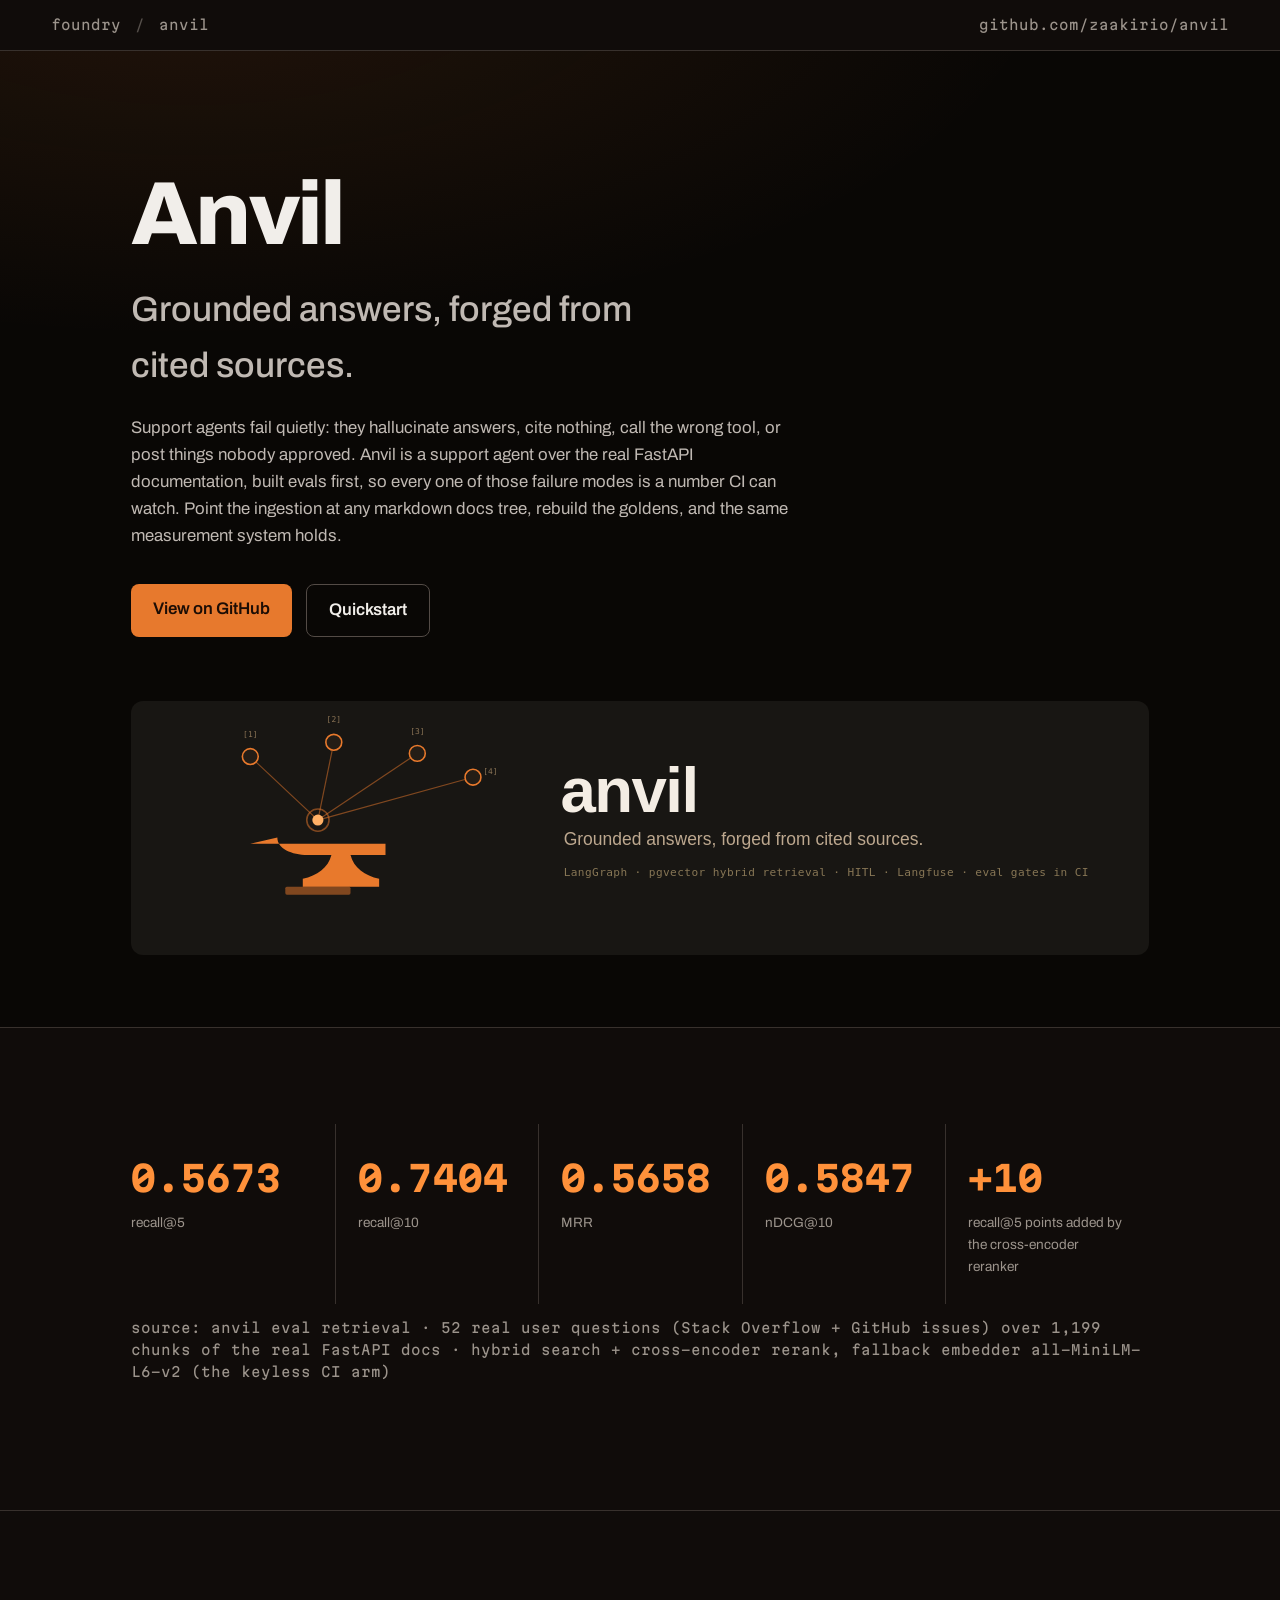
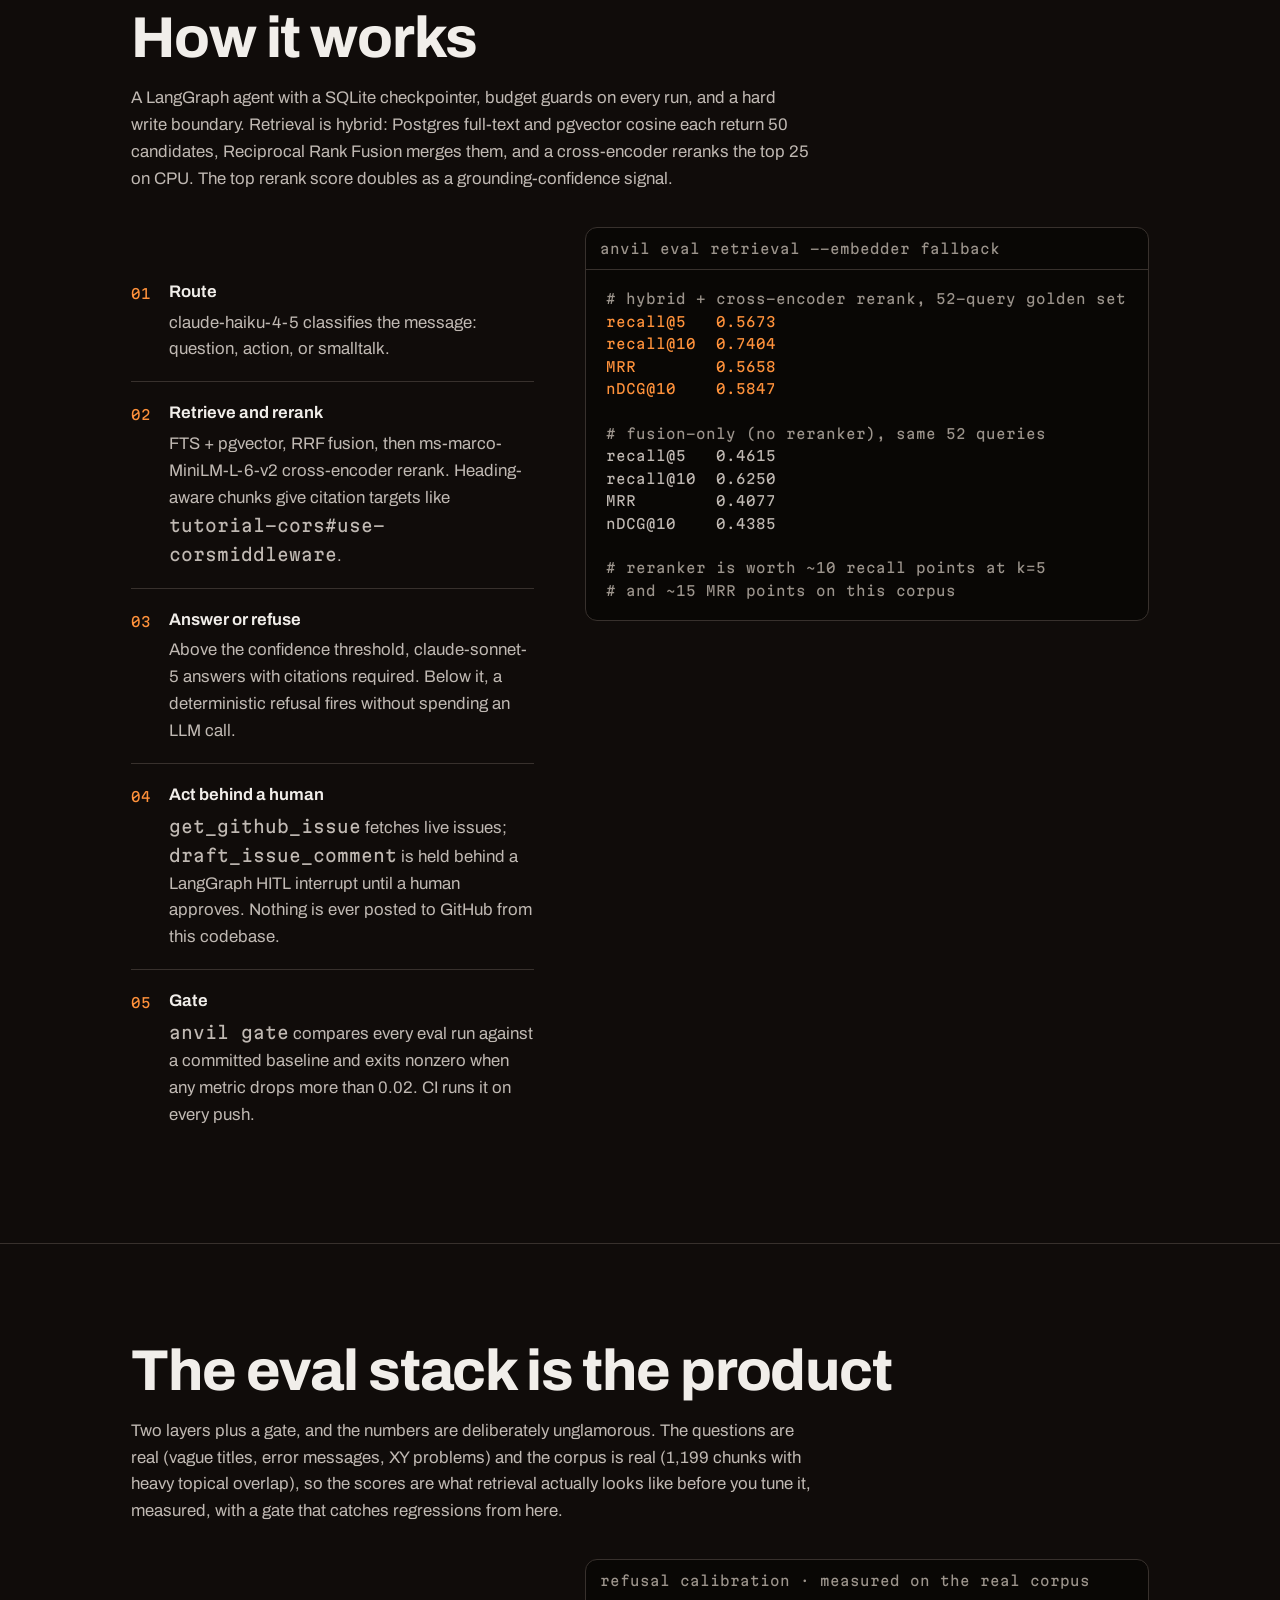
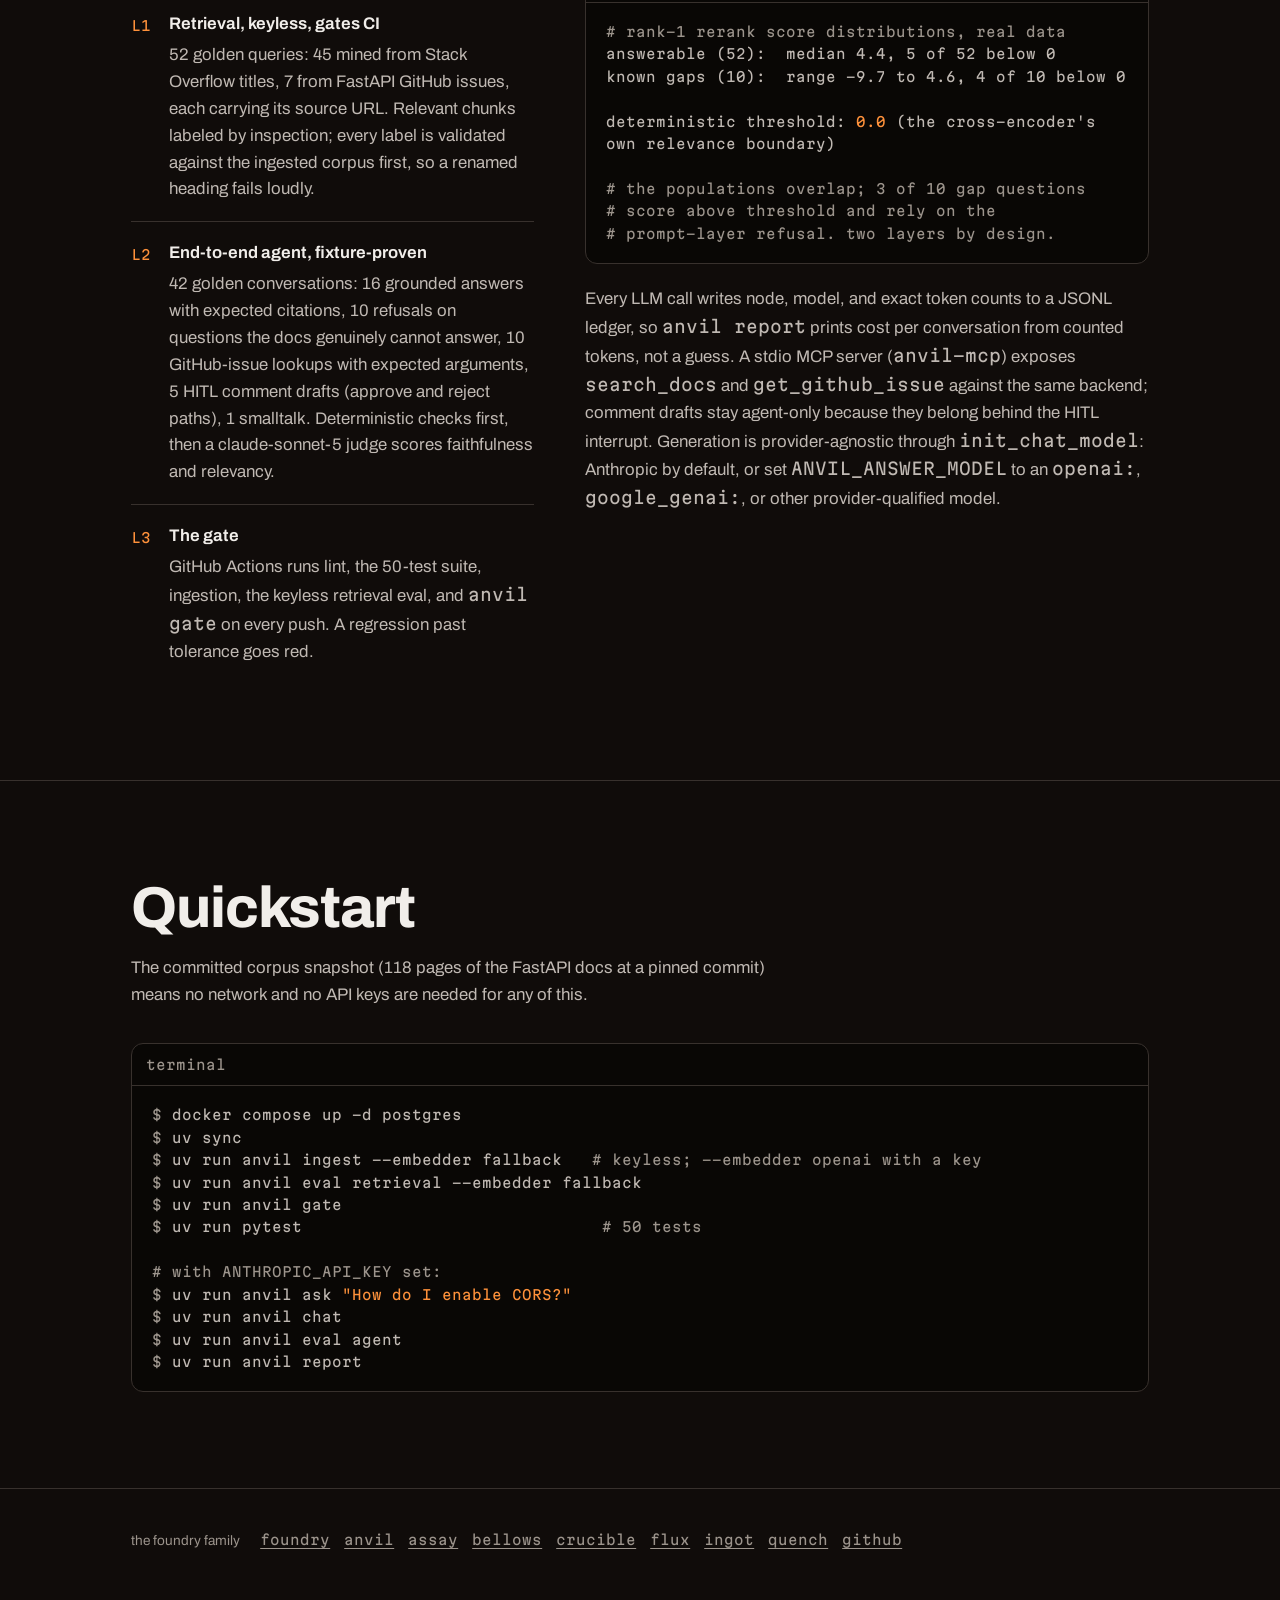
==== commit 49451f6f: "Retire sluice: six-product lineup, crucible family groups bellows Remove the sluice site, nav links," ====
--- a/anvil/index.html
+++ b/anvil/index.html
@@ -167,7 +167,6 @@
       <a href="https://flux.zaakir.io">flux</a>
       <a href="https://ingot.zaakir.io">ingot</a>
       <a href="https://quench.zaakir.io">quench</a>
-      <a href="https://sluice.zaakir.io">sluice</a>
       <a href="https://github.com/zaakirio">github</a>
     </nav>
   </div>
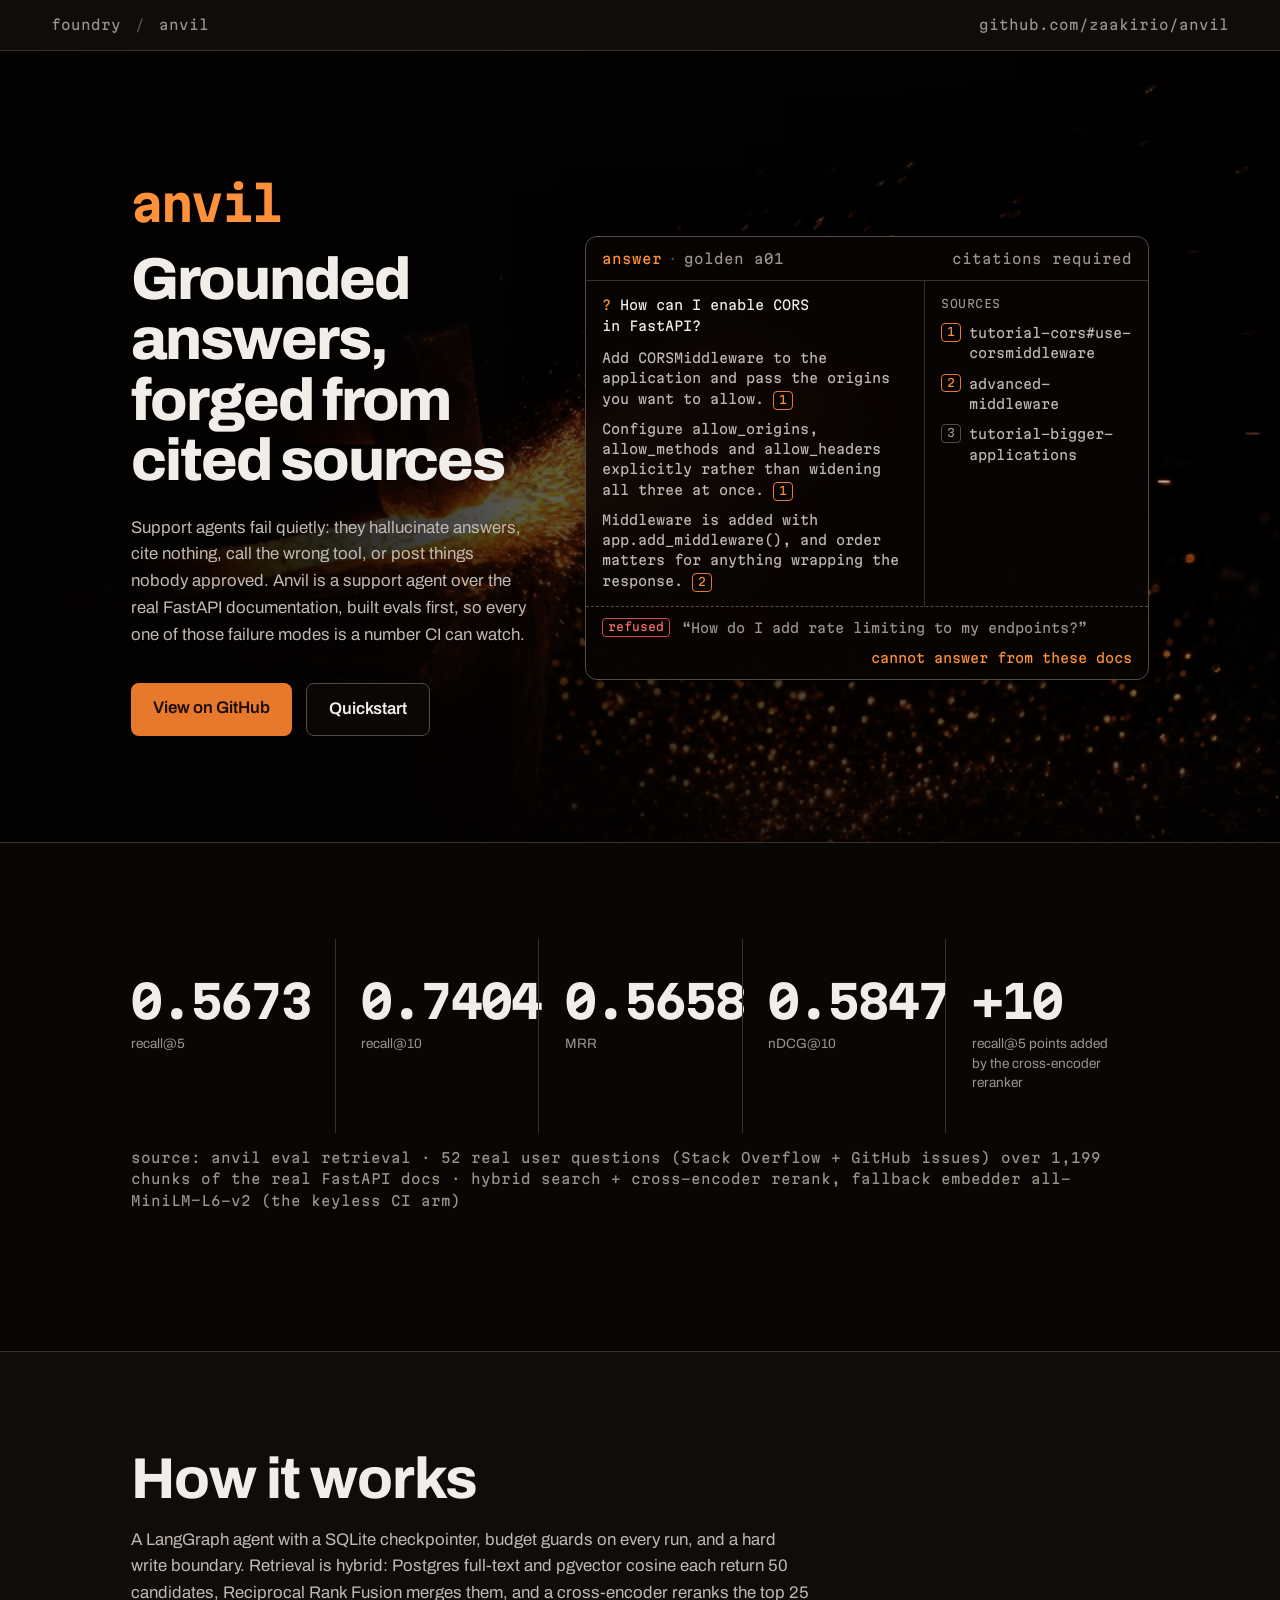
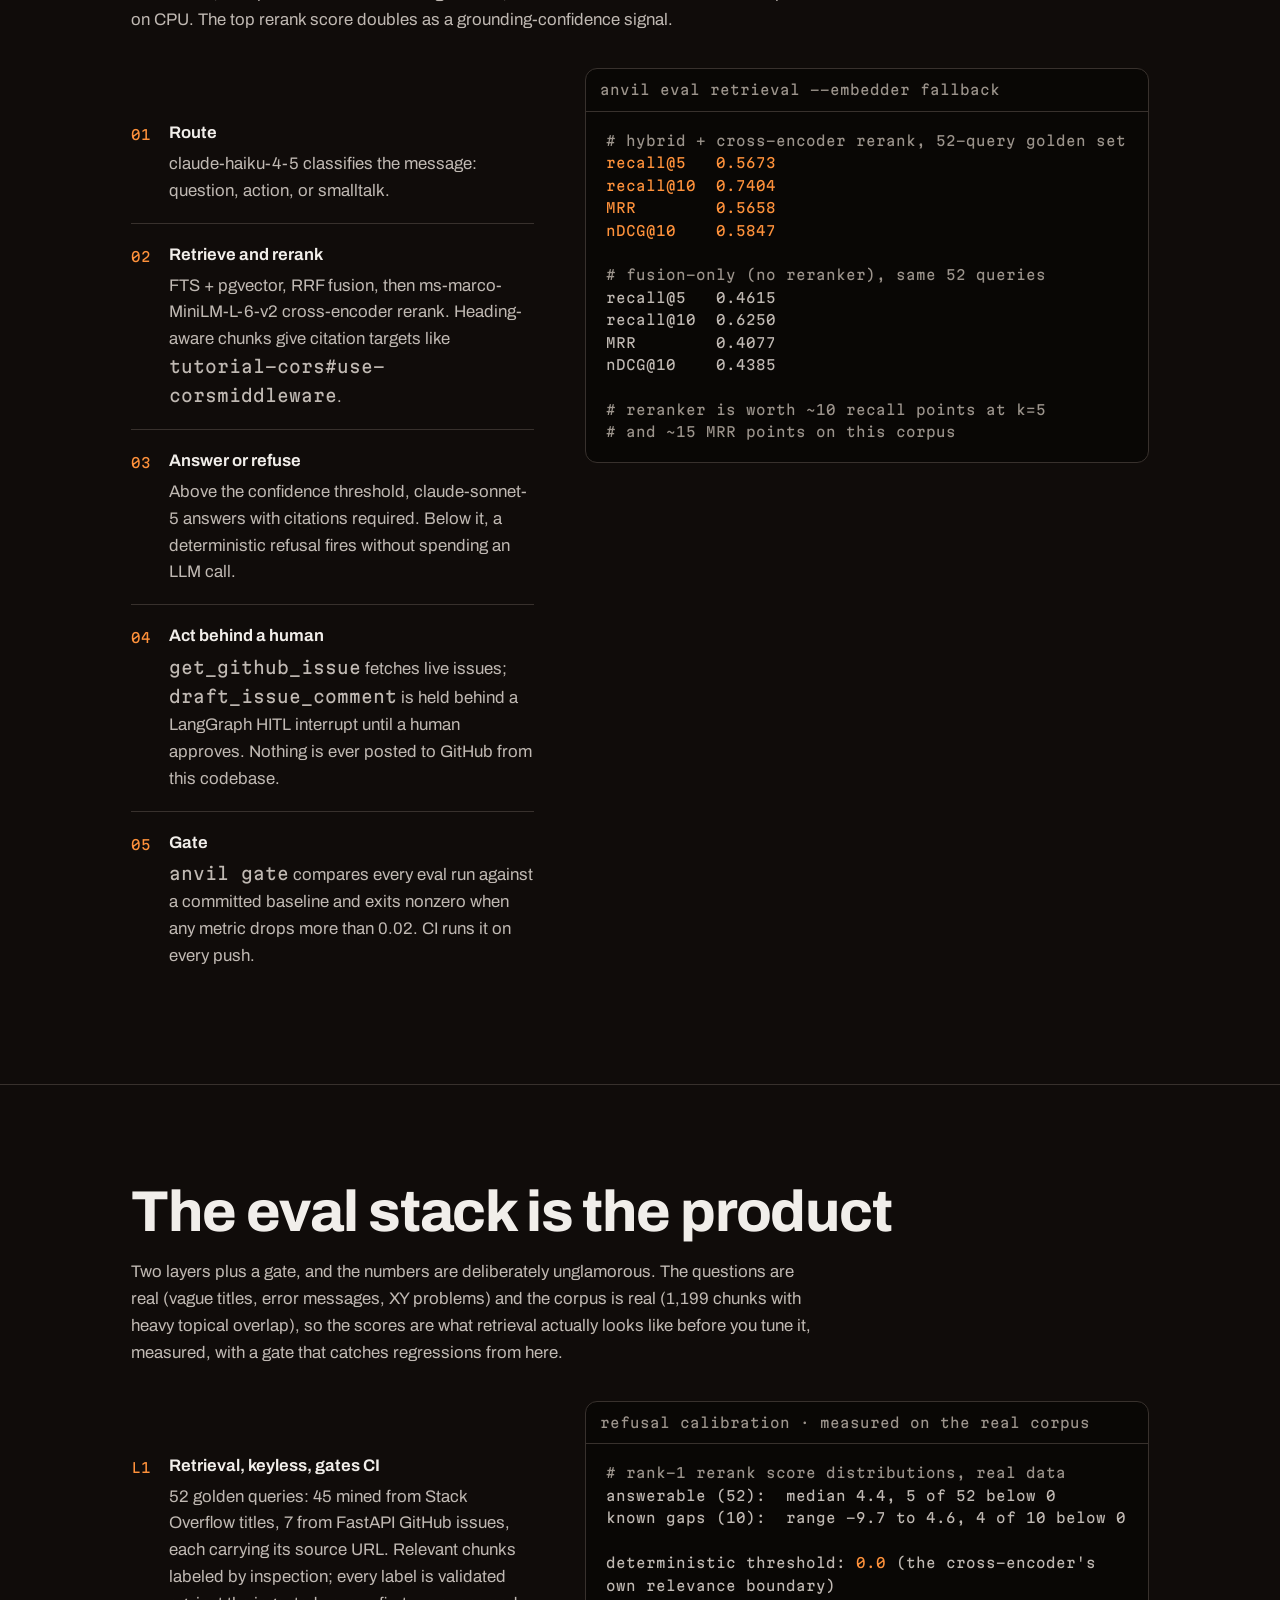
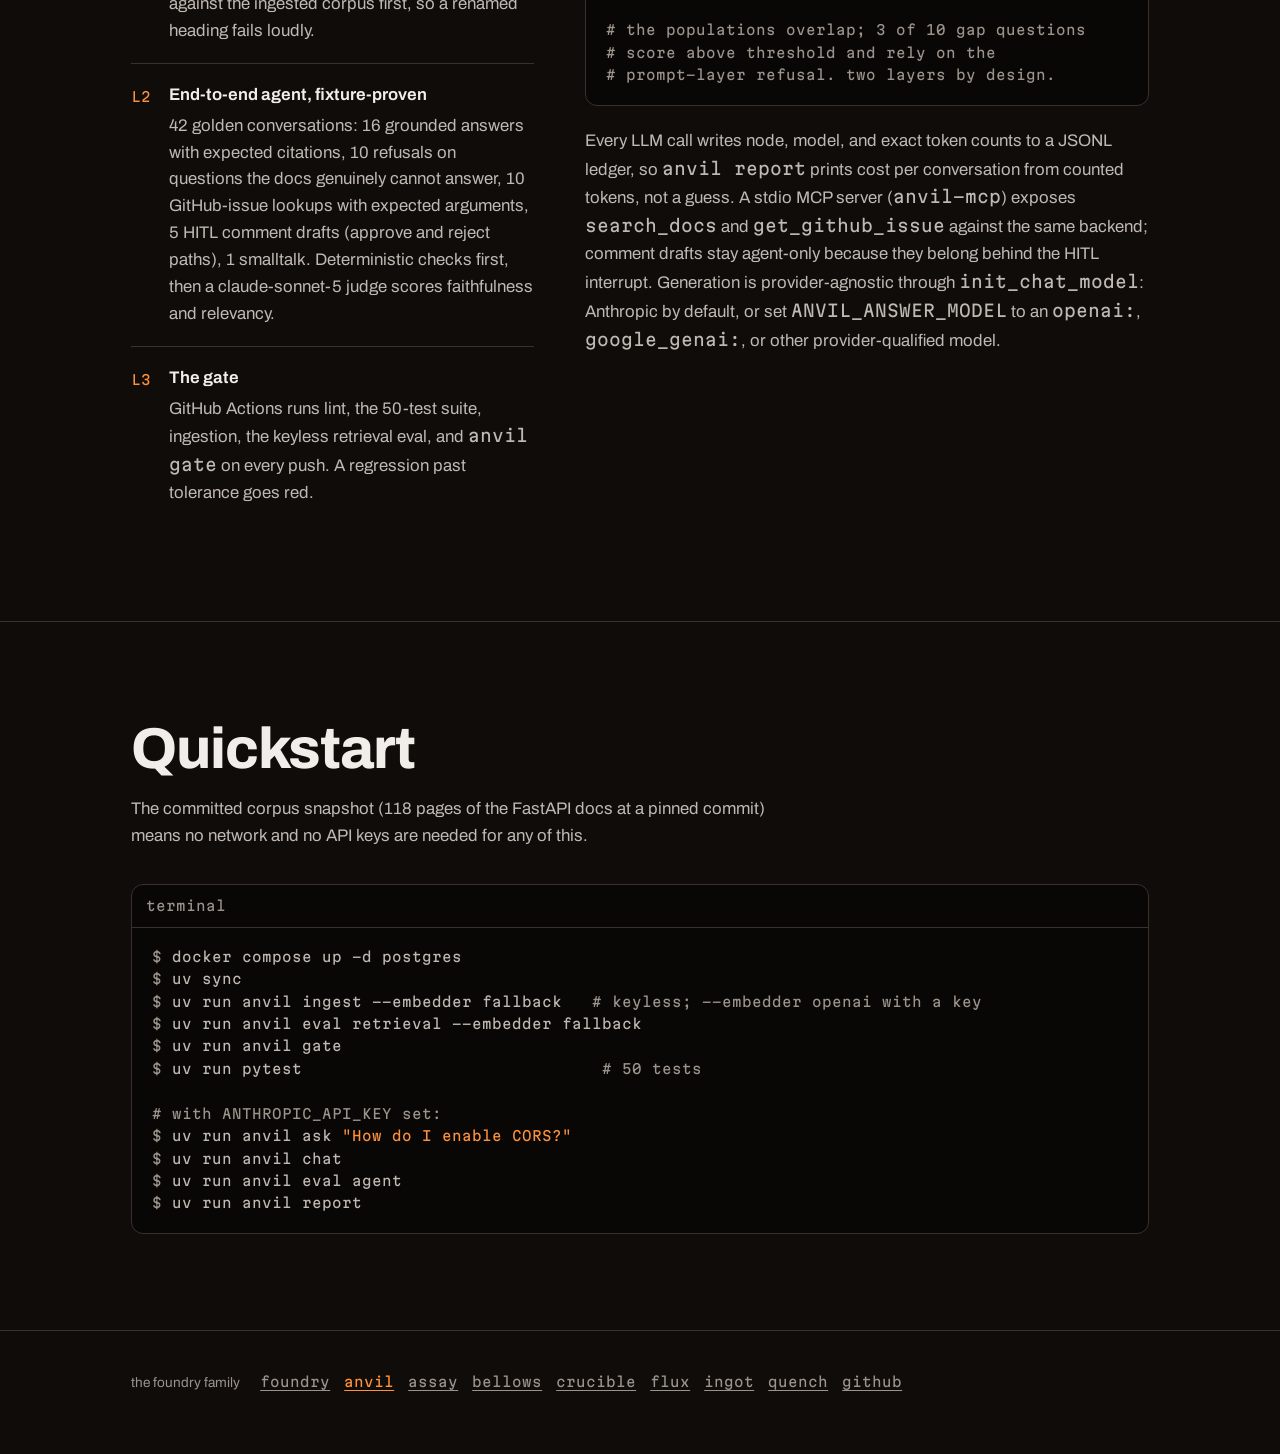
==== commit 9be3f088: "Rebuild anvil, crucible, ingot and assay on a WebGL scene layer Each of the four gets its own photog" ====
--- a/anvil/index.html
+++ b/anvil/index.html
@@ -3,23 +3,55 @@
 <head>
 <meta charset="utf-8">
 <meta name="viewport" content="width=device-width, initial-scale=1">
-<title>Anvil - Grounded answers, forged from cited sources</title>
+<title>anvil - Grounded answers, forged from cited sources</title>
 <meta name="description" content="A support agent over real product documentation, evals first: hybrid retrieval with recall@10 0.7404 on 52 real user questions, citation-required answers, deterministic refusals, HITL write boundary, and a CI regression gate.">
+<link rel="canonical" href="https://anvil.zaakir.io/">
+<meta property="og:type" content="website">
+<meta property="og:site_name" content="Foundry">
+<meta property="og:url" content="https://anvil.zaakir.io/">
+<meta property="og:title" content="anvil - Grounded answers, forged from cited sources">
+<meta property="og:description" content="A support agent over real FastAPI documentation, built evals first: recall@10 0.7404 on 52 real user questions, citations required, deterministic refusal, and a CI regression gate.">
+<meta property="og:image" content="https://anvil.zaakir.io/assets/og.jpg">
+<meta property="og:image:width" content="1200">
+<meta property="og:image:height" content="630">
+<meta name="twitter:card" content="summary_large_image">
+<link rel="icon" href="assets/favicon.svg" type="image/svg+xml">
 <link rel="preconnect" href="https://fonts.googleapis.com">
 <link rel="preconnect" href="https://fonts.gstatic.com" crossorigin>
 <link href="https://fonts.googleapis.com/css2?family=Archivo:wght@500;650;800&family=Martian+Mono:wght@400;700&display=swap" rel="stylesheet">
+<link rel="preload" as="image" href="assets/scene.jpg" media="(min-width: 721px)">
 <link rel="stylesheet" href="assets/site.css">
+<link rel="stylesheet" href="assets/scene.css">
 <style>
 :root {
   --accent: oklch(0.69 0.16 51);
   --accent-bright: oklch(0.77 0.17 53);
   --accent-ink: oklch(0.18 0.03 51);
   --accent-tint: oklch(0.69 0.16 51 / 0.12);
+
+  --stat-ink: var(--ink);
 }
+.hero.scene { background-image: url("assets/scene.jpg"); }
+@media (max-width: 720px) { .hero.scene { background-image: url("assets/scene-tall.jpg"); } }
 .family { flex-wrap: wrap; }
 .family .gh { min-width: 0; overflow-wrap: anywhere; }
 .two-col > * { min-width: 0; }
 code { overflow-wrap: anywhere; }
+
+/* the answer plate: cited answer beside its sources, refusal branch below */
+.answer { display: grid; grid-template-columns: minmax(0, 1fr) minmax(186px, 0.66fr); }
+@media (max-width: 560px) { .answer { grid-template-columns: 1fr; } }
+.answer .a { padding: 14px 16px; }
+.answer .s { padding: 14px 16px; border-inline-start: 1px solid var(--line); }
+@media (max-width: 560px) { .answer .s { border-inline-start: none; border-top: 1px solid var(--line); } }
+.answer .q { color: var(--ink); margin: 0 0 12px; }
+.answer .q::before { content: "? "; color: var(--accent-bright); }
+.answer p { margin: 0 0 9px; color: var(--ink-mid); }
+.answer p:last-child { margin-bottom: 0; }
+.answer .lbl { color: var(--ink-dim); font-size: 0.86em; letter-spacing: 0.04em; text-transform: uppercase; margin: 0 0 10px; }
+.answer .src { display: flex; gap: 8px; margin-bottom: 10px; align-items: flex-start; }
+.answer .src:last-child { margin-bottom: 0; }
+.answer .src code { color: var(--ink-mid); overflow-wrap: anywhere; }
 </style>
 </head>
 <body>
@@ -33,19 +65,43 @@
 
 <main>
 
-<section class="hero" aria-labelledby="hero-h">
-  <div class="wrap">
-    <h1 id="hero-h">Anvil</h1>
-    <p class="tag">Grounded answers, forged from cited sources.</p>
-    <p class="what">Support agents fail quietly: they hallucinate answers, cite nothing, call the wrong tool, or post things nobody approved.
-    Anvil is a support agent over the real FastAPI documentation, built evals first, so every one of those failure modes is a number CI can watch.
-    Point the ingestion at any markdown docs tree, rebuild the goldens, and the same measurement system holds.</p>
-    <div class="cta-row">
-      <a class="btn primary" href="https://github.com/zaakirio/anvil">View on GitHub</a>
-      <a class="btn ghost" href="#quickstart">Quickstart</a>
-    </div>
-    <div class="hero-art">
-      <img src="assets/banner.svg" alt="Anvil banner: four numbered citation nodes converge onto a bright strike point on an anvil silhouette, next to the wordmark and the tagline 'Grounded answers, forged from cited sources'." width="1280" height="320">
+<section class="hero scene" aria-labelledby="hero-h">
+  <canvas class="scene" data-mode="anvil" data-wide="assets/scene.jpg" data-tall="assets/scene-tall.jpg" aria-hidden="true"></canvas>
+  <div class="wrap">
+    <div class="hero-grid">
+      <div>
+        <p class="wordmark">anvil</p>
+        <h1 id="hero-h">Grounded answers, forged from cited sources</h1>
+        <p class="what">Support agents fail quietly: they hallucinate answers, cite nothing, call the wrong tool, or post things nobody approved.
+        Anvil is a support agent over the real FastAPI documentation, built evals first, so every one of those failure modes is a number CI can watch.</p>
+        <div class="cta-row">
+          <a class="btn primary" href="https://github.com/zaakirio/anvil">View on GitHub</a>
+          <a class="btn ghost" href="#quickstart">Quickstart</a>
+        </div>
+      </div>
+
+      <div class="plate">
+        <div class="ph"><span class="accent">answer</span><span class="sep">·</span><span>golden a01</span><span class="right">citations required</span></div>
+        <div class="answer">
+          <div class="a">
+            <p class="q">How can I enable CORS in FastAPI?</p>
+            <p>Add <code>CORSMiddleware</code> to the application and pass the origins you want to allow. <span class="chip on">1</span></p>
+            <p>Configure <code>allow_origins</code>, <code>allow_methods</code> and <code>allow_headers</code> explicitly rather than widening all three at once. <span class="chip on">1</span></p>
+            <p>Middleware is added with <code>app.add_middleware()</code>, and order matters for anything wrapping the response. <span class="chip on">2</span></p>
+          </div>
+          <div class="s">
+            <p class="lbl">sources</p>
+            <div class="src"><span class="chip on">1</span><code>tutorial-cors#use-corsmiddleware</code></div>
+            <div class="src"><span class="chip on">2</span><code>advanced-middleware</code></div>
+            <div class="src"><span class="chip">3</span><code>tutorial-bigger-applications</code></div>
+          </div>
+        </div>
+        <div class="refuse">
+          <span class="chip bad">refused</span>
+          <span>&ldquo;How do I add rate limiting to my endpoints?&rdquo;</span>
+          <span class="right hl">cannot answer from these docs</span>
+        </div>
+      </div>
     </div>
   </div>
 </section>
@@ -172,5 +228,6 @@
   </div>
 </footer>
 
+<script src="assets/scene.js" defer></script>
 </body>
 </html>
--- a/anvil/assets/scene.css
+++ b/anvil/assets/scene.css
@@ -0,0 +1,323 @@
+/* Foundry scene layer: the bespoke photographic hero, loaded after site.css.
+
+   Each product page keeps the family spine from site.css (breadcrumb, ledger, frames,
+   quickstart, footer) and adds this on top: a full-bleed scene hero with the wordmark and
+   headline over the plate, a data plate carrying the product's real evidence, and the
+   stats strip restyled as the anchor of the page.
+
+   Per-site knobs:
+     --stat-ink  stats-strip figure colour, set on :root (defaults to the accent)
+     data-subject="left" on .hero.scene flips the scrim when the plate's subject is on
+       the left, so the gradient always shields the copy rather than the photograph
+
+   The plate itself is NOT set here. Each page declares its own
+     .hero.scene { background-image: url("assets/scene.jpg") }
+   in its inline <style>, because a relative url() inside a custom property resolves
+   against this stylesheet's directory (assets/), not the document, which silently yields
+   assets/assets/scene.jpg. Declaring it in the page keeps the path document-relative. */
+
+:root {
+  --stat-ink: var(--accent-bright);
+}
+
+/* ── hero ──────────────────────────────────────────────────────────────── */
+
+.hero.scene {
+  position: relative;
+  isolation: isolate;
+  overflow: hidden;
+  display: grid;
+  align-content: center;
+  min-height: min(88vh, 860px);
+  padding: clamp(40px, 7vw, 88px) 0 clamp(34px, 5vw, 64px);
+  border-bottom: 1px solid var(--line);
+  background-color: var(--bg-deep);
+  background-size: cover;
+  background-position: center;
+  background-repeat: no-repeat;
+}
+
+@media (max-width: 720px) { .hero.scene { min-height: auto; } }
+
+/* The canvas carries the same plate as a live texture. It fades in only once the texture
+   has uploaded, so a slow GPU or a failed load leaves the CSS still image showing. */
+.hero.scene > canvas.scene {
+  position: absolute;
+  inset: 0;
+  width: 100%;
+  height: 100%;
+  display: block;
+  border: 0;
+  opacity: 0;
+  transition: opacity 600ms ease;
+  z-index: -2;
+}
+.hero.scene > canvas.scene.ready { opacity: 1; }
+
+/* Legibility scrim. Directional, because in every plate the subject sits on one side and
+   the copy sits on the other; a flat overlay would just mute the photograph. */
+.hero.scene::before {
+  content: "";
+  position: absolute;
+  inset: 0;
+  z-index: -1;
+  background:
+    linear-gradient(to right,
+      oklch(0.09 0.006 50 / 0.95) 0%,
+      oklch(0.09 0.006 50 / 0.86) 26%,
+      oklch(0.09 0.006 50 / 0.45) 56%,
+      oklch(0.09 0.006 50 / 0.14) 100%),
+    linear-gradient(to bottom,
+      oklch(0.09 0.006 50 / 0.60) 0%,
+      transparent 22%,
+      transparent 62%,
+      oklch(0.09 0.006 50 / 0.72) 100%);
+}
+:root[style*="--plate-side: left"] .hero.scene::before,
+.hero.scene[data-subject="left"]::before {
+  background:
+    linear-gradient(to left,
+      oklch(0.09 0.006 50 / 0.95) 0%,
+      oklch(0.09 0.006 50 / 0.84) 30%,
+      oklch(0.09 0.006 50 / 0.40) 62%,
+      oklch(0.09 0.006 50 / 0.12) 100%),
+    linear-gradient(to bottom,
+      oklch(0.09 0.006 50 / 0.62) 0%,
+      transparent 24%,
+      transparent 60%,
+      oklch(0.09 0.006 50 / 0.74) 100%);
+}
+
+@media (max-width: 720px) {
+  /* Portrait plates put the subject low, so the scrim has to run top-down instead. */
+  .hero.scene::before,
+  .hero.scene[data-subject="left"]::before {
+    background: linear-gradient(to bottom,
+      oklch(0.09 0.006 50 / 0.93) 0%,
+      oklch(0.09 0.006 50 / 0.86) 42%,
+      oklch(0.09 0.006 50 / 0.62) 70%,
+      oklch(0.09 0.006 50 / 0.80) 100%);
+  }
+}
+
+.hero.scene > .wrap { position: relative; z-index: 1; }
+
+.hero-grid {
+  display: grid;
+  grid-template-columns: minmax(0, 5fr) minmax(0, 7fr);
+  gap: clamp(28px, 4vw, 60px);
+  align-items: center;
+}
+@media (max-width: 940px) { .hero-grid { grid-template-columns: 1fr; gap: 30px; } }
+
+/* ── wordmark + headline ───────────────────────────────────────────────── */
+
+.wordmark {
+  font-family: var(--mono);
+  font-weight: 700;
+  font-size: clamp(1.7rem, 1.2rem + 2.4vw, 2.9rem);
+  letter-spacing: -0.045em;
+  color: var(--accent-bright);
+  line-height: 1;
+  margin: 0;
+  text-transform: lowercase;
+}
+
+.hero.scene h1 {
+  margin: clamp(14px, 2vw, 22px) 0 0;
+  font-size: clamp(2.05rem, 1.5rem + 3.1vw, 3.7rem);
+  font-weight: 800;
+  letter-spacing: -0.035em;
+  line-height: 1.02;
+  max-width: 21ch;
+  text-wrap: balance;
+}
+
+.hero.scene .what {
+  margin: clamp(16px, 2vw, 24px) 0 0;
+  max-width: 52ch;
+  color: var(--ink-mid);
+}
+
+.hero.scene .cta-row { margin-top: clamp(22px, 3vw, 34px); }
+
+/* Buttons sit over a photograph now, so the ghost variant needs a real surface. */
+.hero.scene .btn.ghost {
+  background: oklch(0.16 0.008 55 / 0.62);
+  backdrop-filter: blur(6px);
+  border-color: var(--line-strong);
+}
+.hero.scene .btn.ghost:hover { background: oklch(0.2 0.01 55 / 0.82); border-color: var(--accent); }
+
+/* ── data plate: the product's real evidence, over the scene ───────────── */
+
+.plate {
+  border: 1px solid var(--line-strong);
+  border-radius: 12px;
+  /* opaque enough to stay readable over the brightest part of a plate; the scenes run
+     from near-black to white-hot, and the hot end wins against anything lighter */
+  background: oklch(0.12 0.007 50 / 0.90);
+  backdrop-filter: blur(16px) saturate(1.1);
+  box-shadow: 0 24px 70px -30px oklch(0.05 0.01 50 / 0.9);
+  overflow: hidden;
+  font-family: var(--mono);
+  font-size: clamp(0.68rem, 0.6rem + 0.34vw, 0.82rem);
+  line-height: 1.55;
+}
+
+.plate > .ph {
+  display: flex;
+  align-items: baseline;
+  gap: 14px;
+  padding: 11px 16px;
+  border-bottom: 1px solid var(--line);
+  color: var(--ink-dim);
+  font-size: var(--step--1);
+}
+.plate > .ph .sep { opacity: 0.45; margin: 0 -8px; }
+.plate > .ph .accent { color: var(--accent-bright); }
+.plate > .ph .right { margin-left: auto; }
+/* Narrow: let the header run onto its own lines left-aligned rather than squeezing the
+   trailing item against the right edge and hyphenating the model name. Must come after the
+   margin-left: auto above, which has identical specificity and would otherwise win on order. */
+@media (max-width: 620px) {
+  .plate > .ph { flex-wrap: wrap; row-gap: 2px; }
+  .plate > .ph .right { margin-left: 0; }
+  .plate > .ph .sep { display: none; }
+}
+.plate > .pb { padding: 14px 16px; }
+.plate .scroll { overflow-x: auto; }
+
+/* a hairline data grid inside a plate. Columns carry their own inline padding so adjacent
+   headings never touch when the plate is narrow (BASE + ABLITERATED read as one word). */
+.plate table { width: 100%; border-collapse: collapse; font-variant-numeric: tabular-nums; }
+.plate th {
+  text-align: right;
+  font-weight: 400;
+  color: var(--ink-dim);
+  font-size: 0.86em;
+  letter-spacing: 0.04em;
+  text-transform: uppercase;
+  padding: 0 0 8px 14px;
+  border-bottom: 1px solid var(--line);
+  white-space: nowrap;
+}
+.plate th:first-child { text-align: left; padding-left: 0; }
+.plate td {
+  padding: 5px 0 5px 14px;
+  border-bottom: 1px solid oklch(0.32 0.012 55 / 0.35);
+  text-align: right;
+  white-space: nowrap;
+}
+.plate td:first-child { text-align: left; color: var(--ink-mid); padding: 5px 18px 5px 0; }
+
+/* Narrow: buy back the width the delta column needs so it is not the thing that clips.
+   .scroll still catches anything that genuinely cannot fit. */
+@media (max-width: 620px) {
+  .plate th, .plate td { padding-left: 8px; }
+  .plate td:first-child { padding-right: 8px; }
+  .plate .scroll table { font-size: 0.95em; }
+}
+.plate tr:last-child td { border-bottom: none; }
+/* row group caption: lets rows carry the short leaf name instead of repeating the suite */
+.plate tr.grp td {
+  padding: 12px 0 4px;
+  border-bottom: none;
+  text-align: left;
+  color: var(--accent-bright);
+  font-size: 0.88em;
+  letter-spacing: 0.03em;
+  white-space: normal;
+}
+.plate tr.grp:first-child td { padding-top: 4px; }
+.plate .up { color: var(--ok); }
+.plate .down { color: oklch(0.66 0.19 25); }
+.plate .dim { color: var(--ink-dim); }
+.plate .hl { color: var(--accent-bright); }
+.plate .ink { color: var(--ink); }
+
+/* chips: citations, confidence badges, failure classes */
+.chip {
+  display: inline-block;
+  border: 1px solid var(--line-strong);
+  border-radius: 4px;
+  padding: 0 5px;
+  font-size: 0.86em;
+  color: var(--ink-dim);
+  line-height: 1.5;
+}
+.chip.on { border-color: var(--accent); color: var(--accent-bright); }
+.chip.warn { border-color: var(--warn); color: var(--warn); }
+.chip.bad { border-color: oklch(0.6 0.18 25); color: oklch(0.72 0.17 25); }
+
+/* the honest footnote on a plate: the refusal, the flagged regression, the low field */
+.refuse {
+  display: flex;
+  align-items: center;
+  gap: 10px 12px;
+  flex-wrap: wrap;
+  padding: 11px 16px;
+  border-top: 1px dashed var(--line-strong);
+  color: var(--ink-dim);
+}
+.plate .right { margin-left: auto; }
+
+/* ── stats strip: the anchor ───────────────────────────────────────────── */
+
+.measured {
+  background: var(--bg-deep);
+  border-bottom: 1px solid var(--line);
+}
+.measured .wrap {
+  display: grid;
+  grid-template-columns: repeat(auto-fit, minmax(180px, 1fr));
+  gap: 0;
+}
+.measured .cell {
+  padding: clamp(24px, 3.4vw, 40px) clamp(16px, 2vw, 26px);
+  border-inline-start: 1px solid var(--line);
+}
+.measured .cell:first-child { border-inline-start: none; padding-inline-start: 0; }
+.measured .v {
+  font-family: var(--mono);
+  font-size: clamp(1.75rem, 1.3rem + 1.9vw, 2.85rem);
+  font-weight: 700;
+  letter-spacing: -0.045em;
+  line-height: 1;
+  color: var(--stat-ink);
+  font-variant-numeric: tabular-nums;
+  white-space: nowrap;
+}
+.measured .k {
+  margin-top: 10px;
+  color: var(--ink-dim);
+  font-size: var(--step--1);
+  line-height: 1.45;
+  text-wrap: pretty;
+}
+.measured .src {
+  color: var(--ink-dim);
+  font-size: var(--step--1);
+  font-family: var(--mono);
+  padding: 0 0 clamp(20px, 3vw, 30px);
+  max-width: 100ch;
+  line-height: 1.6;
+}
+
+/* Stacked, the inline borders become one stray rule down the left edge. */
+@media (max-width: 560px) {
+  .measured .cell {
+    border-inline-start: none;
+    border-top: 1px solid var(--line);
+    padding-inline: 0;
+  }
+  .measured .cell:first-child { border-top: none; }
+}
+
+/* ── footer family band ────────────────────────────────────────────────── */
+
+footer nav a[aria-current="page"] { color: var(--accent-bright); }
+
+/* ── retire the duplicated banner art ──────────────────────────────────── */
+
+.hero-art { display: none; }
